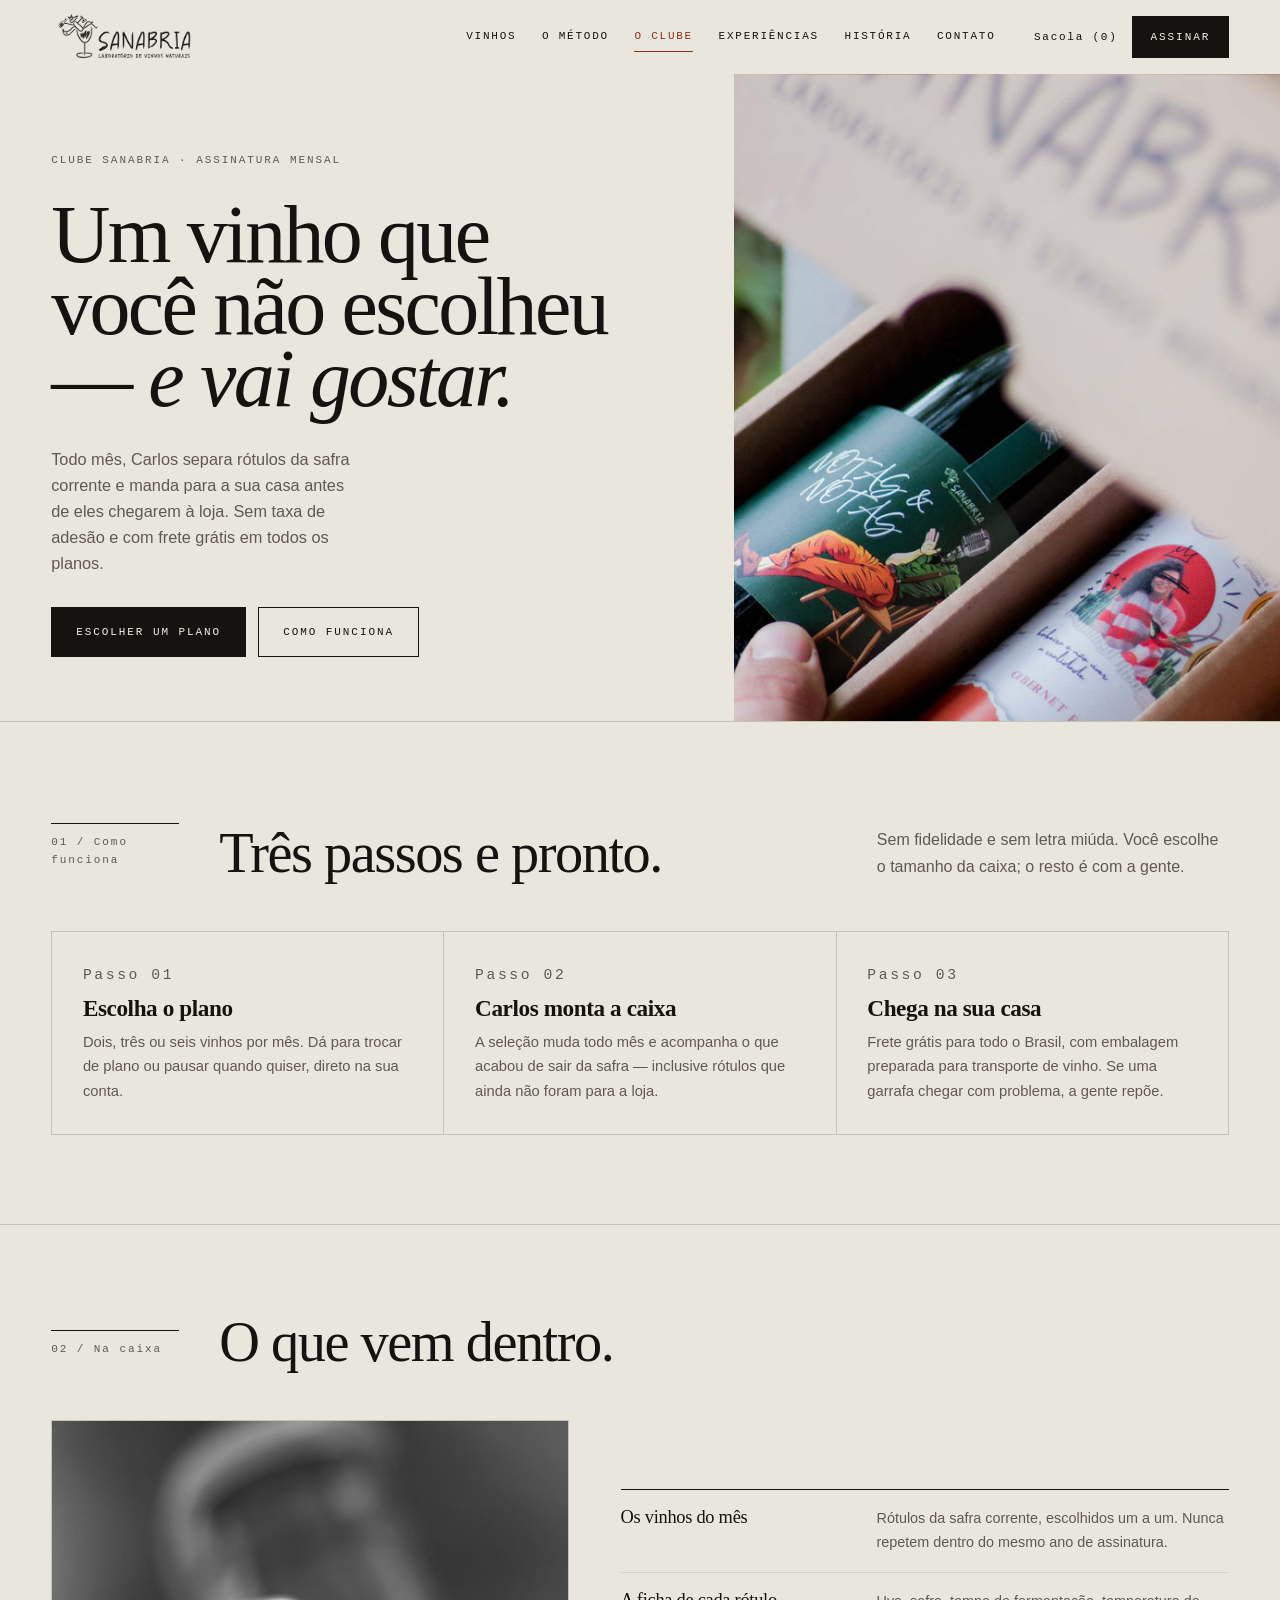
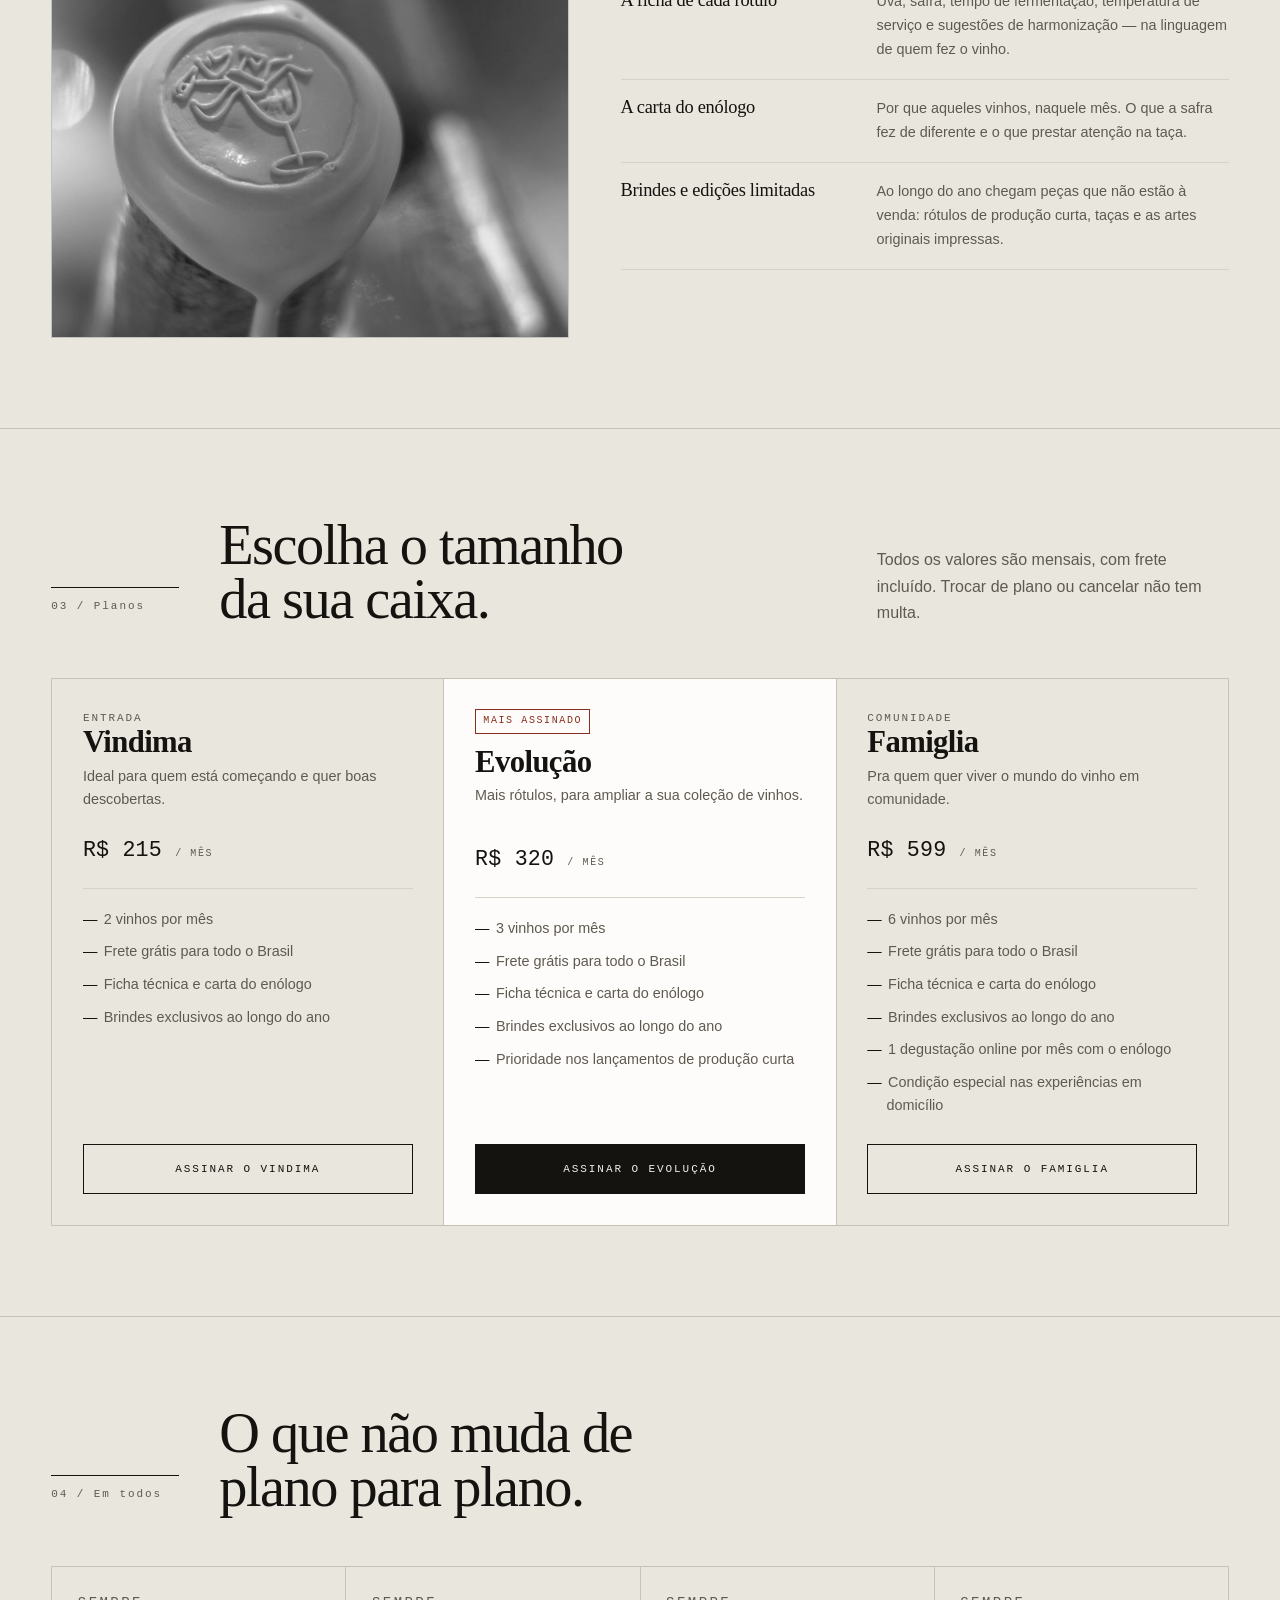
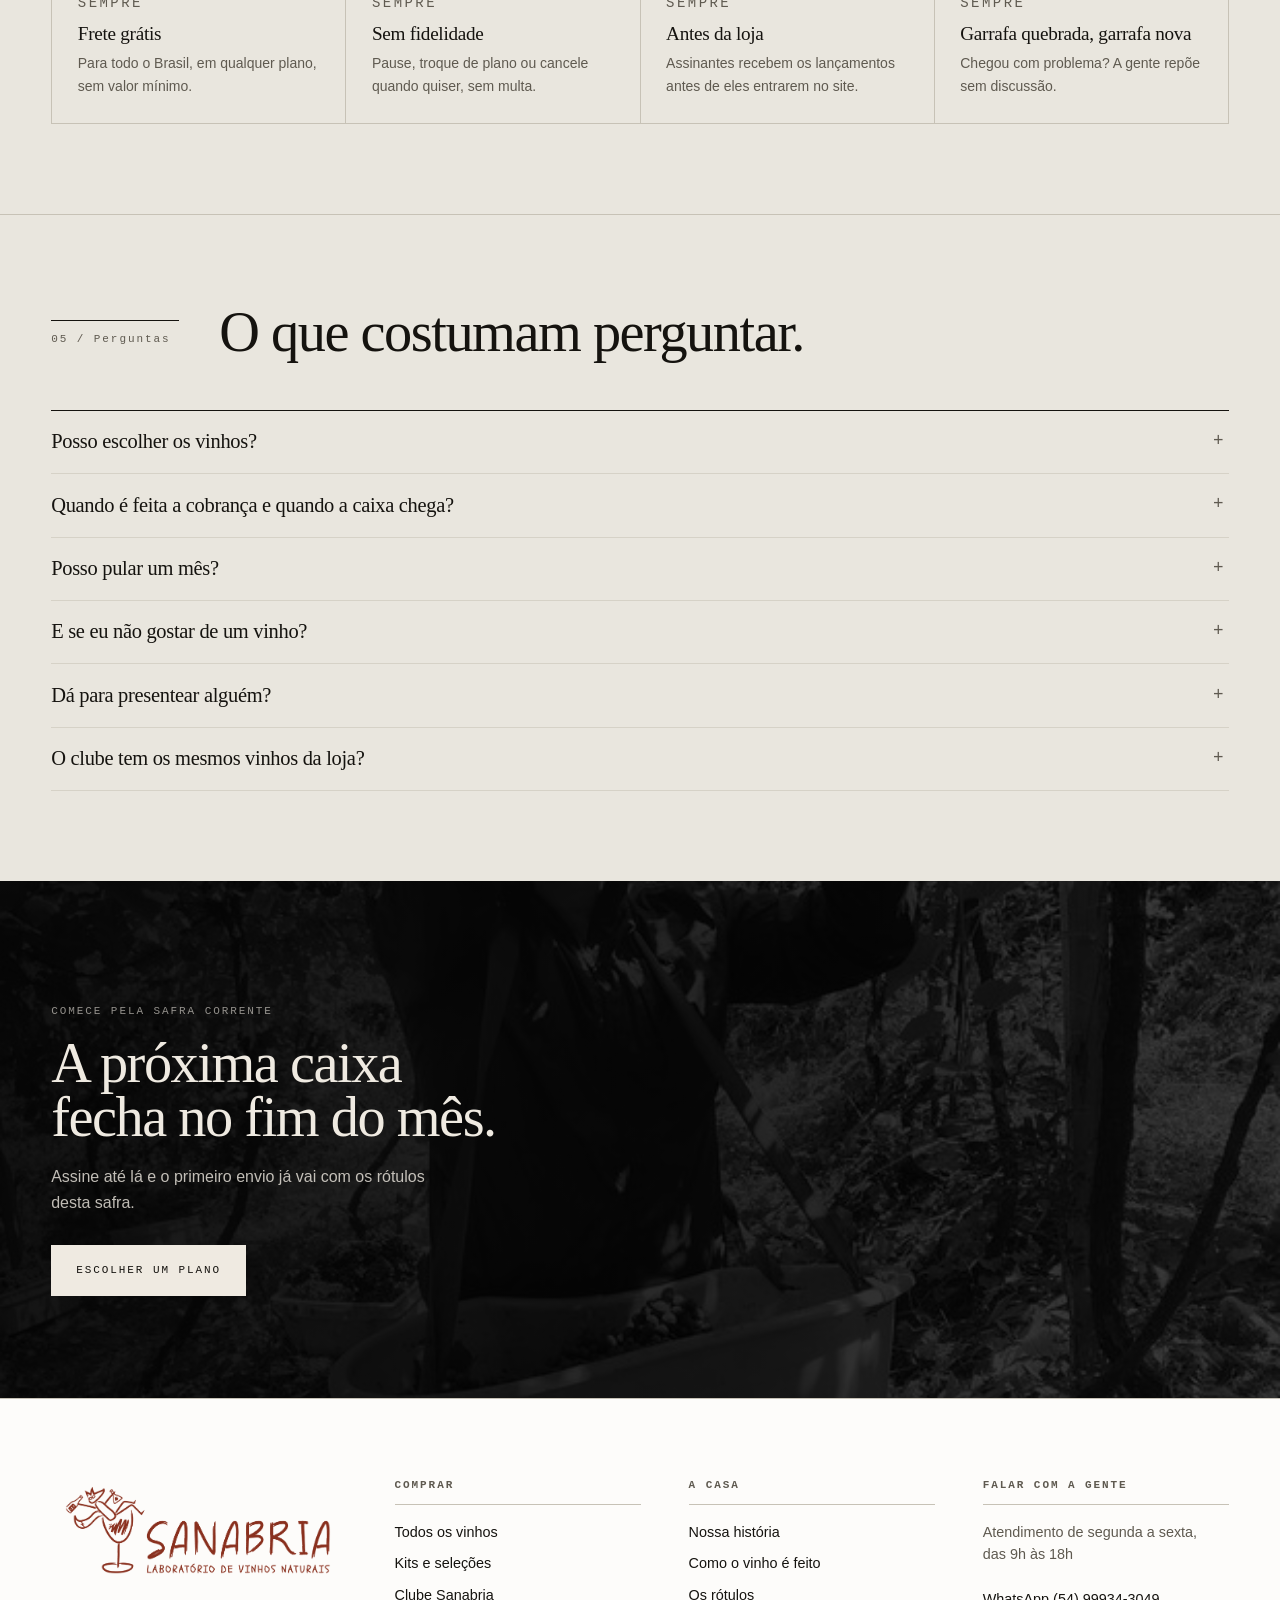
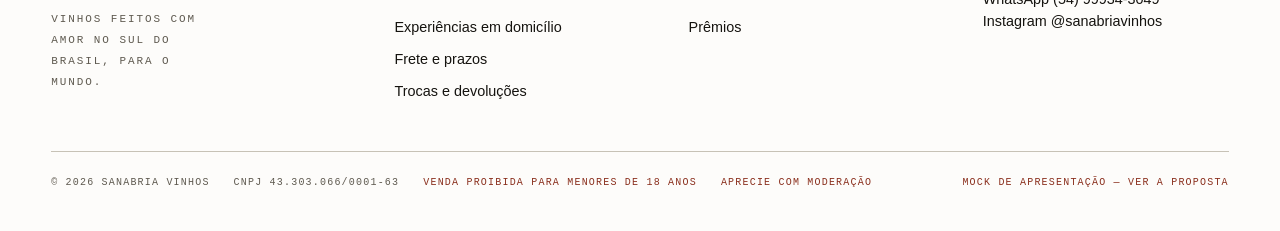
==== docs/clube.html @ 444ac971 "Remove o buteco e dá página própria ao clube O buteco fechou, mas o site ainda o anunciava — página," ====
<!doctype html>
<html lang="pt-BR">
<head>
<meta charset="utf-8">
<meta name="viewport" content="width=device-width, initial-scale=1">
<title>Clube Sanabria — assinatura de vinhos naturais</title>
<meta name="description" content="Clube Sanabria: assinatura mensal de vinhos naturais, com curadoria do enólogo e frete grátis em todos os planos.">
<meta name="color-scheme" content="light dark">
<link rel="canonical" href="https://rneumann.me/sanabriavinhos/clube.html">
<link rel="icon" href="img/favicon.png" type="image/png">
<link rel="apple-touch-icon" href="img/favicon.png">
<meta property="og:type" content="website">
<meta property="og:title" content="Clube Sanabria — assinatura de vinhos naturais">
<meta property="og:description" content="Clube Sanabria: assinatura mensal de vinhos naturais, com curadoria do enólogo e frete grátis em todos os planos.">
<meta property="og:image" content="https://rneumann.me/sanabriavinhos/img/og.png">
<meta name="twitter:card" content="summary_large_image">
</head>
<body>
<style>
:root{
  --img-art:url("img/art.jpg");
  --img-b1:url("img/b1.jpg");
  --img-b2:url("img/b2.png");
  --img-b3:url("img/b3.jpg");
  --img-b4:url("img/b4.jpg");
  --img-b5:url("img/b5.jpg");
  --img-b6:url("img/b6.jpg");
  --img-box:url("img/box.jpg");
  --img-dinner:url("img/dinner.jpg");
  --img-family:url("img/family.jpg");
  --img-flask:url("img/flask.jpg");
  --img-harvest:url("img/harvest.jpg");
  --img-hero:url("img/hero.jpg");
  --img-host:url("img/host.jpg");
  --img-lab:url("img/lab.jpg");
  --img-logo:url("img/logo.png");
  --img-press:url("img/press.jpg");
  --img-seal:url("img/seal.jpg");
}
/* ============================================================
   SANABRIA — BASE
   Tese: tudo em preto e branco; a cor só existe onde há rótulo.
   ============================================================ */

:root{
  /* superfícies e tinta — neutros quentes, deslocados para o oliva
     do traço do logotipo; nada de cinza puro */
  --bg:        #E9E6DE;
  --surface:   #FDFCFA;
  --surface-2: #DFDBD1;
  --fg:        #15130F;
  --fg-2:      #5F5A50;
  --rule:      #C7C2B6;
  --rule-soft: #D6D2C7;
  --stamp:     #8A2F1D;   /* segunda tinta. uma só função. */
  --on-stamp:  #F4EFE7;
  --logo-tint: none;

  --serif: "Times New Roman", Times, "Liberation Serif", serif;
  --mono:  ui-monospace, "SF Mono", SFMono-Regular, Menlo, Consolas, "Courier New", monospace;
  --sans:  "Helvetica Neue", Helvetica, Arial, "Liberation Sans", sans-serif;

  --wrap: 1280px;
  --pad: clamp(1.25rem, 4vw, 3.25rem);
  --photo: grayscale(1) contrast(1.06) brightness(.98);
  /* distância entre a borda do conteúdo e a borda da janela — para sangrar */
  --bleed: calc((100vw - min(100vw, var(--wrap))) / 2 + var(--pad));
}

@media (prefers-color-scheme: dark){
  :root:not([data-theme="light"]){
    --bg:        #131210;
    --surface:   #1B1917;
    --surface-2: #242119;
    --fg:        #EAE7DF;
    --fg-2:      #9A9488;
    --rule:      #35322B;
    --rule-soft: #2A2722;
    --stamp:     #DE7A5C;
    --on-stamp:  #17140F;
    --photo: grayscale(1) contrast(1.02) brightness(.9);
    --logo-tint: brightness(1.7) saturate(.9);
  }
}
:root[data-theme="dark"]{
  --bg:        #131210;
  --surface:   #1B1917;
  --surface-2: #242119;
  --fg:        #EAE7DF;
  --fg-2:      #9A9488;
  --rule:      #35322B;
  --rule-soft: #2A2722;
  --stamp:     #DE7A5C;
  --on-stamp:  #17140F;
  --photo: grayscale(1) contrast(1.02) brightness(.9);
  --logo-tint: brightness(1.7) saturate(.9);
}

*, *::before, *::after{ box-sizing: border-box; }

body{
  margin: 0;
  background: var(--bg);
  color: var(--fg);
  font-family: var(--sans);
  font-size: 1rem;
  line-height: 1.65;
  -webkit-font-smoothing: antialiased;
  overflow-x: hidden;
}

/* ---------- primitivas tipográficas ---------- */

.d1, .d2, .d3{
  font-family: var(--serif);
  font-weight: 400;
  text-wrap: balance;
  margin: 0;
}
.d1{ font-size: clamp(3.1rem, 8.2vw, 7.2rem); line-height: .88;  letter-spacing: -.032em; }
.d2{ font-size: clamp(2.1rem, 4.4vw, 3.75rem); line-height: .96; letter-spacing: -.026em; }
.d3{ font-size: clamp(1.45rem, 2.3vw, 2.05rem); line-height: 1.1; letter-spacing: -.016em; }
.d1 em, .d2 em, .d3 em{ font-style: italic; }

.lab{
  font-family: var(--mono);
  font-size: .6875rem;
  letter-spacing: .175em;
  text-transform: uppercase;
  color: var(--fg-2);
  margin: 0;
}
.lede{
  font-size: clamp(1.02rem, 1.25vw, 1.18rem);
  line-height: 1.6;
  color: var(--fg-2);
  max-width: 34ch;
  margin: 0;
}
.copy{ color: var(--fg-2); max-width: 62ch; margin: 0; }
.num{ font-variant-numeric: tabular-nums; }

/* ---------- estrutura ---------- */

.wrap{
  width: 100%;
  max-width: var(--wrap);
  margin-inline: auto;
  padding-inline: var(--pad);
}
.band{ border-top: 1px solid var(--rule); }
.band-pad{ padding-block: clamp(3.5rem, 7vw, 6.5rem); }

/* cabeçalho de seção: número de série + título, como etiqueta de amostra */
.shead{
  display: grid;
  grid-template-columns: minmax(0,1fr);
  gap: 1.5rem;
  align-items: end;
  margin-bottom: clamp(2rem, 4vw, 3.5rem);
}
@media (min-width: 860px){
  .shead{ grid-template-columns: 8rem minmax(0,1fr) minmax(0, 22rem); gap: 2.5rem; }
}
.shead-n{
  font-family: var(--mono);
  font-size: .6875rem;
  letter-spacing: .175em;
  color: var(--fg-2);
  padding-top: .55rem;
  border-top: 1px solid var(--fg);
}

/* ---------- botões ---------- */

.btn{
  --btn-fg: var(--on-stamp);
  --btn-bg: var(--fg);
  display: inline-flex;
  align-items: center;
  gap: .6rem;
  font-family: var(--mono);
  font-size: .6875rem;
  letter-spacing: .175em;
  text-transform: uppercase;
  text-decoration: none;
  color: var(--btn-fg);
  background: var(--btn-bg);
  border: 1px solid var(--fg);
  border-radius: 0;
  padding: .95rem 1.5rem;
  transition: background .18s ease, color .18s ease;
}
.btn:hover{ --btn-bg: var(--stamp); border-color: var(--stamp); --btn-fg: var(--on-stamp); }
.btn-ghost{ --btn-bg: transparent; --btn-fg: var(--fg); }
.btn-ghost:hover{ --btn-bg: var(--fg); --btn-fg: var(--bg); border-color: var(--fg); }
.btn-sm{ padding: .7rem 1.1rem; }

a:focus-visible, button:focus-visible{
  outline: 2px solid var(--stamp);
  outline-offset: 3px;
}

/* ---------- fotografia ---------- */

/* regra do sistema: toda foto editorial é P&B.
   Cor apenas onde há rótulo — garrafas e artes de rótulo. */
.ph{
  background-color: var(--surface-2);
  background-size: cover;
  background-position: center;
  filter: var(--photo);
}

/* ---------- movimento: um gesto orquestrado, mais nada ---------- */

.rise{ opacity: 0; transform: translateY(14px); transition: opacity .7s ease, transform .7s cubic-bezier(.2,.7,.3,1); }
.rise.is-in{ opacity: 1; transform: none; }

@media (prefers-reduced-motion: reduce){
  *, *::before, *::after{ transition-duration: .01ms !important; animation-duration: .01ms !important; }
  .rise{ opacity: 1; transform: none; }
}
/* ============================================================
   CABEÇALHO E RODAPÉ — compartilhados entre as páginas do site
   ============================================================ */

.hdr{
  position: fixed;
  inset: 0 0 auto 0;
  z-index: 90;
  border-bottom: 1px solid transparent;
  transition: background .28s ease, border-color .28s ease;
}
.hdr.is-stuck{
  background: var(--bg);
  border-bottom-color: var(--rule);
}
/* páginas internas já nascem com o cabeçalho sólido */
.hdr.is-solid{ background: var(--bg); border-bottom-color: var(--rule); }

.hdr-in{
  display: flex;
  align-items: center;
  gap: clamp(1rem, 3vw, 2.5rem);
  height: 74px;
}
.logo{
  display: block;
  width: 148px;
  height: 56px;
  flex: none;
  background-image: var(--img-logo);
  background-size: contain;
  background-position: left center;
  background-repeat: no-repeat;
  filter: brightness(0) opacity(.92);
}
:root[data-theme="dark"] .logo{ filter: brightness(0) invert(1) opacity(.9); }
@media (prefers-color-scheme: dark){
  :root:not([data-theme="light"]) .logo{ filter: brightness(0) invert(1) opacity(.9); }
}

.nav{
  display: none;
  margin-left: auto;
  gap: clamp(1rem, 2vw, 1.9rem);
}
@media (min-width: 1000px){ .nav{ display: flex; } }
.nav a{
  font-family: var(--mono);
  font-size: .6875rem;
  letter-spacing: .16em;
  text-transform: uppercase;
  text-decoration: none;
  color: var(--fg);
  padding: .35rem 0;
  border-bottom: 1px solid transparent;
  transition: border-color .18s ease, color .18s ease;
  white-space: nowrap;
}
.nav a:hover{ border-bottom-color: var(--fg); }
.nav a[aria-current]{ border-bottom-color: var(--stamp); color: var(--stamp); }

.hdr-end{ display: flex; align-items: center; gap: .9rem; margin-left: auto; }
@media (min-width: 1000px){ .hdr-end{ margin-left: 0; } }
.cart{
  font-family: var(--mono);
  font-size: .6875rem;
  letter-spacing: .16em;
  color: var(--fg);
  text-decoration: none;
  white-space: nowrap;
}
.cart:hover{ color: var(--stamp); }
.burger{
  display: grid;
  place-items: center;
  width: 38px; height: 38px;
  background: none;
  border: 1px solid var(--rule);
  color: var(--fg);
  cursor: pointer;
}
@media (min-width: 1000px){ .burger{ display: none; } }
.burger span{ display: block; width: 15px; height: 1px; background: currentColor; box-shadow: 0 -4px currentColor, 0 4px currentColor; }

/* ---------- rodapé ---------- */

.foot{ background: var(--surface); border-top: 1px solid var(--rule); }
.foot-top{
  display: grid;
  grid-template-columns: minmax(0,1fr);
  gap: clamp(2rem, 4vw, 3rem);
  padding-block: clamp(3rem, 6vw, 5rem) clamp(2rem, 4vw, 3rem);
}
@media (min-width: 880px){ .foot-top{ grid-template-columns: minmax(0, 1.2fr) repeat(3, minmax(0,1fr)); } }
/* a única aparição em escala do logotipo — e o único uso amplo da tinta vinho */
.foot-logo{
  width: min(340px, 100%);
  aspect-ratio: 760 / 285;
  background-image: var(--img-logo);
  background-size: contain;
  background-repeat: no-repeat;
  background-position: left top;
  filter: var(--logo-tint);
}
.foot h3{
  font-family: var(--mono); font-size: .6875rem; letter-spacing: .175em;
  text-transform: uppercase; color: var(--fg-2); margin: 0 0 1rem;
  padding-bottom: .6rem; border-bottom: 1px solid var(--rule);
}
.foot ul{ list-style: none; margin: 0; padding: 0; display: grid; gap: .5rem; font-size: .9rem; }
.foot a{ color: var(--fg); text-decoration: none; }
.foot a:hover{ color: var(--stamp); text-decoration: underline; text-underline-offset: 3px; }
.foot address{ font-style: normal; font-size: .9rem; color: var(--fg-2); line-height: 1.55; }
.foot-legal{
  border-top: 1px solid var(--rule);
  padding-block: 1.4rem 2.5rem;
  display: flex;
  flex-wrap: wrap;
  gap: .6rem 1.5rem;
  align-items: baseline;
  font-family: var(--mono);
  font-size: .625rem;
  letter-spacing: .12em;
  text-transform: uppercase;
  color: var(--fg-2);
}
.foot-legal .warn{ color: var(--stamp); }

/* ============================================================
   PÁGINA DO CLUBE
   ============================================================ */

.chero{ padding-top: 74px; }
.chero-grid{ display: grid; grid-template-columns: minmax(0,1fr); }
@media (min-width: 940px){
  .chero-grid{ grid-template-columns: minmax(0, 1fr) minmax(0, 42%); align-items: stretch; }
}
.chero-left{
  padding-block: clamp(2.5rem, 6vw, 5rem) clamp(2.5rem, 5vw, 4rem);
  padding-right: clamp(0rem, 3vw, 3rem);
  display: flex; flex-direction: column; align-items: start;
  gap: clamp(1.3rem, 2.4vw, 1.9rem);
}
/* a caixa é foto de rótulo — mantém a cor, pela regra do sistema */
.chero-photo{
  min-height: 62vw;
  background-image: var(--img-box);
  background-size: cover;
  background-position: center;
}
@media (min-width: 940px){
  .chero-photo{ min-height: 0; margin-right: calc(-1 * var(--bleed)); }
}
.chero-cta{ display: flex; flex-wrap: wrap; gap: .75rem; }

/* ---------- como funciona ---------- */

.how{
  display: grid; grid-template-columns: minmax(0,1fr); gap: 1px;
  background: var(--rule); border: 1px solid var(--rule);
}
@media (min-width: 760px){ .how{ grid-template-columns: repeat(3, minmax(0,1fr)); } }
.how-step{ background: var(--bg); padding: clamp(1.3rem, 2.4vw, 2rem); }
.how-n{ font-family: var(--mono); font-size: .6875rem; letter-spacing: .175em; color: var(--stamp); }
.how-t{ font-family: var(--serif); font-size: 1.45rem; line-height: 1.12; letter-spacing: -.018em; margin: .5rem 0 .55rem; }
.how-step p{ font-size: .92rem; color: var(--fg-2); margin: 0; }

/* ---------- o que chega ---------- */

.box-grid{ display: grid; grid-template-columns: minmax(0,1fr); gap: clamp(2rem, 4vw, 3.5rem); align-items: center; }
@media (min-width: 900px){ .box-grid{ grid-template-columns: minmax(0, 44%) minmax(0,1fr); } }
.box-photo{
  aspect-ratio: 1;
  background-image: var(--img-seal);
  background-size: cover;
  background-position: center;
  border: 1px solid var(--rule);
  filter: var(--photo);
}
.incl{ margin: 0; border-top: 1px solid var(--fg); }
.incl-row{
  display: grid; grid-template-columns: minmax(0,1fr);
  gap: .2rem 2rem; padding: 1.05rem 0; border-bottom: 1px solid var(--rule-soft);
}
@media (min-width: 620px){ .incl-row{ grid-template-columns: minmax(0, 14rem) minmax(0,1fr); align-items: baseline; } }
.incl-t{ font-family: var(--serif); font-size: 1.15rem; line-height: 1.2; letter-spacing: -.015em; }
.incl-row p{ margin: 0; font-size: .9rem; color: var(--fg-2); }

/* ---------- planos ---------- */

.plans{
  display: grid; grid-template-columns: minmax(0,1fr); gap: 1px;
  background: var(--rule); border: 1px solid var(--rule);
}
@media (min-width: 820px){ .plans{ grid-template-columns: repeat(3, minmax(0,1fr)); } }
.plan{ background: var(--bg); padding: clamp(1.3rem, 2.4vw, 2rem); display: flex; flex-direction: column; }
.plan.is-featured{ background: var(--surface); }
.plan-tag{
  font-family: var(--mono); font-size: .625rem; letter-spacing: .16em; text-transform: uppercase;
  color: var(--stamp); border: 1px solid currentColor; padding: .2rem .45rem;
  align-self: start; margin-bottom: .8rem;
}
.plan-n{ font-family: var(--serif); font-size: clamp(1.7rem, 2.4vw, 2.1rem); line-height: 1; letter-spacing: -.02em; margin: 0 0 .4rem; }
.plan-for{ font-size: .9rem; color: var(--fg-2); margin: 0 0 1.3rem; min-height: 2.6em; }
.plan-p{
  font-family: var(--mono); font-size: 1.35rem; letter-spacing: .01em;
  font-variant-numeric: tabular-nums; margin: 0 0 1.2rem; padding-bottom: 1.2rem;
  border-bottom: 1px solid var(--rule-soft);
}
.plan-p small{ font-size: .625rem; letter-spacing: .16em; text-transform: uppercase; color: var(--fg-2); }
.plan ul{ list-style: none; margin: 0 0 1.6rem; padding: 0; display: grid; gap: .55rem; font-size: .9rem; color: var(--fg-2); }
.plan li{ padding-left: 1.2rem; text-indent: -1.2rem; }
.plan li::before{ content: "—"; color: var(--fg); margin-right: .4rem; }
.plan .btn{ margin-top: auto; justify-content: center; }

/* ---------- incluso em todos ---------- */

.perks{
  display: grid; grid-template-columns: minmax(0,1fr); gap: 1px;
  background: var(--rule); border: 1px solid var(--rule);
}
@media (min-width: 640px){ .perks{ grid-template-columns: repeat(2, minmax(0,1fr)); } }
@media (min-width: 1000px){ .perks{ grid-template-columns: repeat(4, minmax(0,1fr)); } }
.perk{ background: var(--bg); padding: clamp(1.2rem, 2vw, 1.6rem); }
.perk h3{ font-family: var(--serif); font-weight: 400; font-size: 1.2rem; line-height: 1.15; letter-spacing: -.015em; margin: .5rem 0 .4rem; }
.perk p{ font-size: .875rem; color: var(--fg-2); margin: 0; }

/* ---------- perguntas ---------- */

.faq{ border-top: 1px solid var(--fg); }
.faq details{ border-bottom: 1px solid var(--rule-soft); }
.faq summary{
  cursor: pointer; list-style: none; padding: 1.15rem 2.5rem 1.15rem 0; position: relative;
  font-family: var(--serif); font-size: clamp(1.1rem, 1.6vw, 1.3rem); line-height: 1.25; letter-spacing: -.015em;
}
.faq summary::-webkit-details-marker{ display: none; }
.faq summary::after{
  content: "+"; position: absolute; right: .35rem; top: 50%; transform: translateY(-50%);
  font-family: var(--mono); font-size: 1.1rem; color: var(--fg-2);
}
.faq details[open] summary::after{ content: "–"; }
.faq summary:focus-visible{ outline: 2px solid var(--stamp); outline-offset: 2px; }
.faq-a{ padding: 0 2.5rem 1.3rem 0; margin: 0; font-size: .95rem; color: var(--fg-2); max-width: 68ch; }

/* ---------- fechamento ---------- */

.close{ position: relative; color: #EFEAE1; }
.close-bg{
  position: absolute; inset: 0;
  background-image: var(--img-harvest);
  background-size: cover; background-position: center 40%;
  filter: grayscale(1) contrast(1.08) brightness(.38);
}
.close-bg::after{
  content: ""; position: absolute; inset: 0;
  background: linear-gradient(90deg, rgba(10,9,8,.8) 0%, rgba(10,9,8,.55) 60%, rgba(10,9,8,.35) 100%);
}
.close-in{ position: relative; padding-block: clamp(4rem, 8vw, 7rem); }
.close .lab{ color: rgba(239,234,225,.6); }
.close p{ color: rgba(239,234,225,.8); max-width: 46ch; margin: 1.2rem 0 0; }
.close .btn{ --btn-bg: #EFEAE1; --btn-fg: #15130F; border-color: #EFEAE1; margin-top: 1.8rem; }
.close .btn:hover{ --btn-bg: var(--stamp); --btn-fg: #F4EFE7; border-color: var(--stamp); }
</style>

<header class="hdr" id="hdr">
  <div class="wrap hdr-in">
    <a href="index.html" aria-label="Sanabria — página inicial"><span class="logo"></span></a>
    <nav class="nav" aria-label="Principal">
      <a href="index.html#estante"      data-nav="vinhos">Vinhos</a>
      <a href="index.html#metodo"       data-nav="metodo">O método</a>
      <a href="clube.html"            data-nav="clube" aria-current="page">O clube</a>
      <a href="index.html#experiencias" data-nav="experiencias">Experiências</a>
      <a href="index.html#historia"     data-nav="historia">História</a>
      <a href="index.html#rodape"       data-nav="contato">Contato</a>
    </nav>
    <div class="hdr-end">
      <a class="cart" href="index.html#estante">Sacola&nbsp;(0)</a>
      <a class="btn btn-sm" href="clube.html">Assinar</a>
      <button class="burger" type="button" aria-label="Abrir menu"><span></span></button>
    </div>
  </div>
</header>

<main>

  <!-- ===================== HERO ===================== -->
  <section class="chero">
    <div class="wrap chero-grid">
      <div class="chero-left">
        <p class="lab">Clube Sanabria · assinatura mensal</p>

        <h1 class="d1" style="font-size:clamp(2.7rem, 6.4vw, 5.4rem);">Um vinho que você não escolheu — <em>e vai gostar.</em></h1>

        <p class="lede">Todo mês, Carlos separa rótulos da safra corrente e manda para a sua casa antes de eles chegarem à loja. Sem taxa de adesão e com frete grátis em todos os planos.</p>

        <div class="chero-cta">
          <a class="btn" href="#planos">Escolher um plano</a>
          <a class="btn btn-ghost" href="#como">Como funciona</a>
        </div>
      </div>

      <div class="chero-photo" role="img" aria-label="Caixa Sanabria aberta, com três garrafas de rótulos ilustrados"></div>
    </div>
  </section>

  <!-- ===================== COMO FUNCIONA ===================== -->
  <section class="band band-pad" id="como">
    <div class="wrap">
      <div class="shead rise">
        <p class="shead-n">01 / Como funciona</p>
        <h2 class="d2">Três passos e pronto.</h2>
        <p class="copy">Sem fidelidade e sem letra miúda. Você escolhe o tamanho da caixa; o resto é com a gente.</p>
      </div>

      <div class="how rise">
        <div class="how-step">
          <p class="how-n">Passo 01</p>
          <h3 class="how-t">Escolha o plano</h3>
          <p>Dois, três ou seis vinhos por mês. Dá para trocar de plano ou pausar quando quiser, direto na sua conta.</p>
        </div>
        <div class="how-step">
          <p class="how-n">Passo 02</p>
          <h3 class="how-t">Carlos monta a caixa</h3>
          <p>A seleção muda todo mês e acompanha o que acabou de sair da safra — inclusive rótulos que ainda não foram para a loja.</p>
        </div>
        <div class="how-step">
          <p class="how-n">Passo 03</p>
          <h3 class="how-t">Chega na sua casa</h3>
          <p>Frete grátis para todo o Brasil, com embalagem preparada para transporte de vinho. Se uma garrafa chegar com problema, a gente repõe.</p>
        </div>
      </div>
    </div>
  </section>

  <!-- ===================== O QUE CHEGA ===================== -->
  <section class="band band-pad">
    <div class="wrap">
      <div class="shead rise">
        <p class="shead-n">02 / Na caixa</p>
        <h2 class="d2">O que vem dentro.</h2>
      </div>

      <div class="box-grid rise">
        <div class="box-photo" role="img" aria-label="Lacre de cera com o mascote da Sanabria em relevo, no gargalo da garrafa"></div>
        <dl class="incl">
          <div class="incl-row">
            <span class="incl-t">Os vinhos do mês</span>
            <p>Rótulos da safra corrente, escolhidos um a um. Nunca repetem dentro do mesmo ano de assinatura.</p>
          </div>
          <div class="incl-row">
            <span class="incl-t">A ficha de cada rótulo</span>
            <p>Uva, safra, tempo de fermentação, temperatura de serviço e sugestões de harmonização — na linguagem de quem fez o vinho.</p>
          </div>
          <div class="incl-row">
            <span class="incl-t">A carta do enólogo</span>
            <p>Por que aqueles vinhos, naquele mês. O que a safra fez de diferente e o que prestar atenção na taça.</p>
          </div>
          <div class="incl-row">
            <span class="incl-t">Brindes e edições limitadas</span>
            <p>Ao longo do ano chegam peças que não estão à venda: rótulos de produção curta, taças e as artes originais impressas.</p>
          </div>
        </dl>
      </div>
    </div>
  </section>

  <!-- ===================== PLANOS ===================== -->
  <section class="band band-pad" id="planos">
    <div class="wrap">
      <div class="shead rise">
        <p class="shead-n">03 / Planos</p>
        <h2 class="d2">Escolha o tamanho da sua&nbsp;caixa.</h2>
        <p class="copy">Todos os valores são mensais, com frete incluído. Trocar de plano ou cancelar não tem multa.</p>
      </div>

      <div class="plans rise">
        <div class="plan">
          <p class="lab">Entrada</p>
          <h3 class="plan-n">Vindima</h3>
          <p class="plan-for">Ideal para quem está começando e quer boas descobertas.</p>
          <p class="plan-p">R$ 215 <small>/ mês</small></p>
          <ul>
            <li>2 vinhos por mês</li>
            <li>Frete grátis para todo o Brasil</li>
            <li>Ficha técnica e carta do enólogo</li>
            <li>Brindes exclusivos ao longo do ano</li>
          </ul>
          <a class="btn btn-ghost" href="#planos">Assinar o Vindima</a>
        </div>

        <div class="plan is-featured">
          <span class="plan-tag">Mais assinado</span>
          <h3 class="plan-n">Evolução</h3>
          <p class="plan-for">Mais rótulos, para ampliar a sua coleção de vinhos.</p>
          <p class="plan-p">R$ 320 <small>/ mês</small></p>
          <ul>
            <li>3 vinhos por mês</li>
            <li>Frete grátis para todo o Brasil</li>
            <li>Ficha técnica e carta do enólogo</li>
            <li>Brindes exclusivos ao longo do ano</li>
            <li>Prioridade nos lançamentos de produção curta</li>
          </ul>
          <a class="btn" href="#planos">Assinar o Evolução</a>
        </div>

        <div class="plan">
          <p class="lab">Comunidade</p>
          <h3 class="plan-n">Famiglia</h3>
          <p class="plan-for">Pra quem quer viver o mundo do vinho em comunidade.</p>
          <p class="plan-p">R$ 599 <small>/ mês</small></p>
          <ul>
            <li>6 vinhos por mês</li>
            <li>Frete grátis para todo o Brasil</li>
            <li>Ficha técnica e carta do enólogo</li>
            <li>Brindes exclusivos ao longo do ano</li>
            <li>1 degustação online por mês com o enólogo</li>
            <li>Condição especial nas experiências em domicílio</li>
          </ul>
          <a class="btn btn-ghost" href="#planos">Assinar o Famiglia</a>
        </div>
      </div>
    </div>
  </section>

  <!-- ===================== INCLUSO EM TODOS ===================== -->
  <section class="band band-pad">
    <div class="wrap">
      <div class="shead rise">
        <p class="shead-n">04 / Em todos</p>
        <h2 class="d2">O que não muda de plano para&nbsp;plano.</h2>
      </div>

      <div class="perks rise">
        <div class="perk">
          <p class="lab">Sempre</p>
          <h3>Frete grátis</h3>
          <p>Para todo o Brasil, em qualquer plano, sem valor mínimo.</p>
        </div>
        <div class="perk">
          <p class="lab">Sempre</p>
          <h3>Sem fidelidade</h3>
          <p>Pause, troque de plano ou cancele quando quiser, sem multa.</p>
        </div>
        <div class="perk">
          <p class="lab">Sempre</p>
          <h3>Antes da loja</h3>
          <p>Assinantes recebem os lançamentos antes de eles entrarem no site.</p>
        </div>
        <div class="perk">
          <p class="lab">Sempre</p>
          <h3>Garrafa quebrada, garrafa nova</h3>
          <p>Chegou com problema? A gente repõe sem discussão.</p>
        </div>
      </div>
    </div>
  </section>

  <!-- ===================== PERGUNTAS ===================== -->
  <section class="band band-pad">
    <div class="wrap">
      <div class="shead rise">
        <p class="shead-n">05 / Perguntas</p>
        <h2 class="d2">O que costumam perguntar.</h2>
      </div>

      <div class="faq rise">
        <details>
          <summary>Posso escolher os vinhos?</summary>
          <p class="faq-a">Não — e essa é a graça. A curadoria é do Carlos, e é o que faz o clube valer a pena: você recebe rótulos que provavelmente não escolheria sozinho. Se algum estilo não funciona para você (um espumante, um laranja), é só avisar no cadastro que ele fica fora das suas caixas.</p>
        </details>
        <details>
          <summary>Quando é feita a cobrança e quando a caixa chega?</summary>
          <p class="faq-a">A cobrança é mensal, na mesma data da sua assinatura. A caixa sai nos dias seguintes e o prazo de entrega varia com a região — você recebe o código de rastreio assim que ela é postada.</p>
        </details>
        <details>
          <summary>Posso pular um mês?</summary>
          <p class="faq-a">Pode. Dá para pausar a assinatura pela sua conta, sem perder o histórico nem as condições do seu plano. Ao voltar, você retoma de onde parou.</p>
        </details>
        <details>
          <summary>E se eu não gostar de um vinho?</summary>
          <p class="faq-a">Fale com a gente. Vinho natural tem variação de safra para safra e nem todo rótulo agrada todo mundo — faz parte. Se um vinho não funcionou para você, isso entra no seu perfil e ajusta as próximas caixas.</p>
        </details>
        <details>
          <summary>Dá para presentear alguém?</summary>
          <p class="faq-a">Sim. Você pode assinar em nome de outra pessoa e definir por quantos meses. A primeira caixa vai com um cartão escrito por você.</p>
        </details>
        <details>
          <summary>O clube tem os mesmos vinhos da loja?</summary>
          <p class="faq-a">Em parte. Muitos rótulos chegam ao clube antes de entrarem na loja, e alguns são de produção tão curta que ficam só entre os assinantes.</p>
        </details>
      </div>
    </div>
  </section>

  <!-- ===================== FECHAMENTO ===================== -->
  <section class="close">
    <div class="close-bg" role="img" aria-label="Colheita manual de uvas tintas no vinhedo"></div>
    <div class="wrap close-in">
      <p class="lab">Comece pela safra corrente</p>
      <h2 class="d2" style="margin-top:1rem; max-width:16ch;">A próxima caixa fecha no fim do&nbsp;mês.</h2>
      <p>Assine até lá e o primeiro envio já vai com os rótulos desta safra.</p>
      <a class="btn" href="#planos">Escolher um plano</a>
    </div>
  </section>

</main>

<footer class="foot" id="rodape">
  <div class="wrap">
    <div class="foot-top">
      <div>
        <div class="foot-logo" role="img" aria-label="Sanabria — Laboratório de Vinhos Naturais"></div>
        <p class="lab" style="margin-top:1.4rem; max-width:26ch; line-height:1.9;">Vinhos feitos com amor no sul do Brasil, para o mundo.</p>
      </div>

      <div>
        <h3>Comprar</h3>
        <ul>
          <li><a href="index.html#estante">Todos os vinhos</a></li>
          <li><a href="index.html#estante">Kits e seleções</a></li>
          <li><a href="clube.html">Clube Sanabria</a></li>
          <li><a href="index.html#experiencias">Experiências em domicílio</a></li>
          <li><a href="index.html#estante">Frete e prazos</a></li>
          <li><a href="index.html#estante">Trocas e devoluções</a></li>
        </ul>
      </div>

      <div>
        <h3>A casa</h3>
        <ul>
          <li><a href="index.html#historia">Nossa história</a></li>
          <li><a href="index.html#metodo">Como o vinho é feito</a></li>
          <li><a href="index.html#rotulos">Os rótulos</a></li>
          <li><a href="index.html#historia">Prêmios</a></li>
        </ul>
      </div>

      <div>
        <h3>Falar com a gente</h3>
        <address>
          Atendimento de segunda a sexta,<br>
          das 9h às 18h<br><br>
          <a href="index.html#rodape">WhatsApp (54) 99934-3049</a><br>
          <a href="index.html#rodape">Instagram @sanabriavinhos</a>
        </address>
      </div>
    </div>

    <div class="foot-legal">
      <span>© 2026 Sanabria Vinhos</span>
      <span class="num">CNPJ 43.303.066/0001-63</span>
      <span class="warn">Venda proibida para menores de 18 anos</span>
      <span class="warn">Aprecie com moderação</span>
      <span style="margin-left:auto;">
        <a href="proposta.html" style="color:var(--stamp);">Mock de apresentação — ver a proposta</a>
      </span>
    </div>
  </div>
</footer>
<script>
(function () {
  var reduce = window.matchMedia('(prefers-reduced-motion: reduce)').matches;
  var hdr = document.getElementById('hdr');
  var shelf = document.querySelector('.reveal-color');

  if (reduce) {
    document.querySelectorAll('.rise').forEach(function (el) { el.classList.add('is-in'); });
    if (shelf) shelf.classList.add('is-live');
  }

  /* Uma varredura por quadro cobre tudo: o estado do cabeçalho, as entradas
     e a revelação de cor. Diferente de um IntersectionObserver, ela também
     acerta os blocos que ficaram para trás quando o usuário pula direto para
     uma âncora — que de outro modo continuariam invisíveis. */
  var ticking = false;

  function frame() {
    ticking = false;
    if (hdr) hdr.classList.toggle('is-stuck', window.scrollY > 40);
    if (reduce) return;

    var vh = window.innerHeight;
    document.querySelectorAll('.rise:not(.is-in)').forEach(function (el) {
      if (el.getBoundingClientRect().top < vh * 0.88) el.classList.add('is-in');
    });

    /* o único gesto orquestrado do site: as garrafas ganham cor */
    if (shelf && !shelf.classList.contains('is-live')
        && shelf.getBoundingClientRect().top < vh * 0.82) {
      shelf.classList.add('is-live');
    }
  }

  function schedule() {
    if (!ticking) { ticking = true; window.requestAnimationFrame(frame); }
  }

  frame();
  window.addEventListener('scroll', schedule, { passive: true });
  window.addEventListener('resize', schedule, { passive: true });
})();
</script>

</body>
</html>
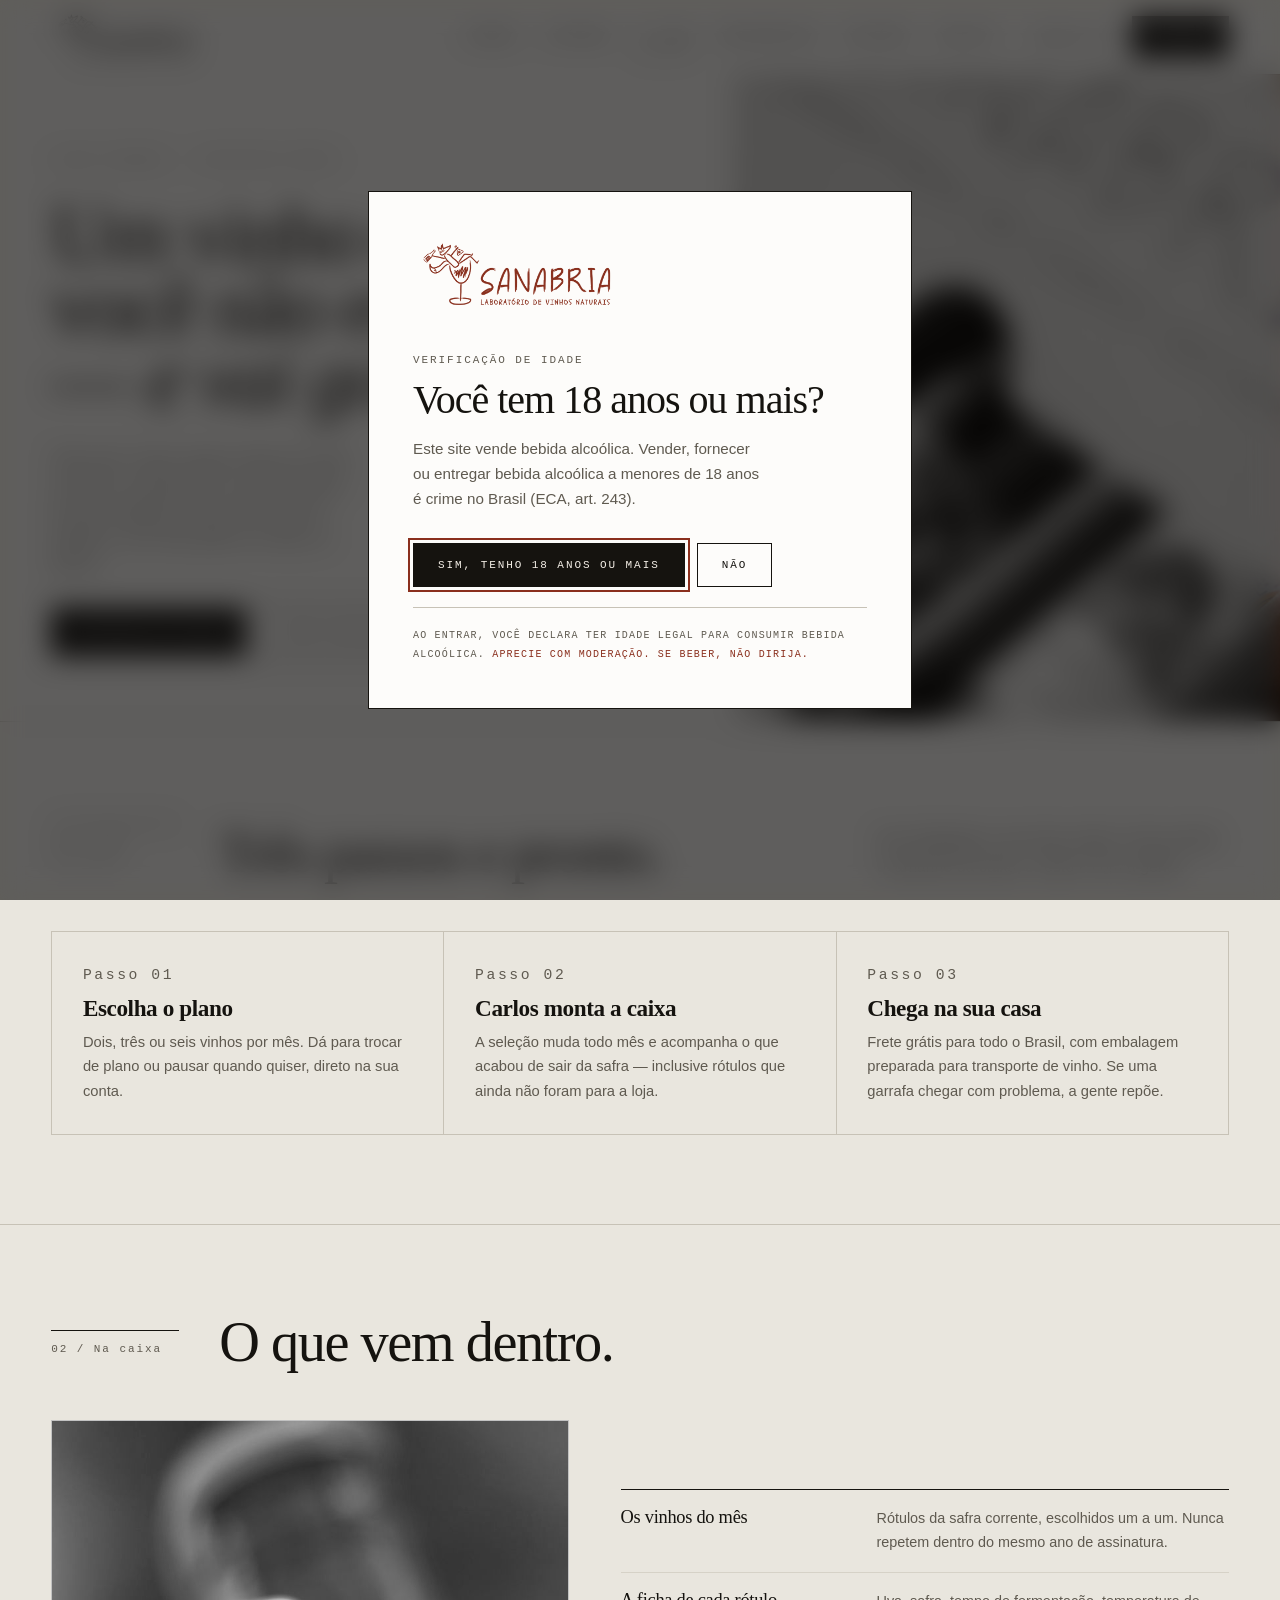
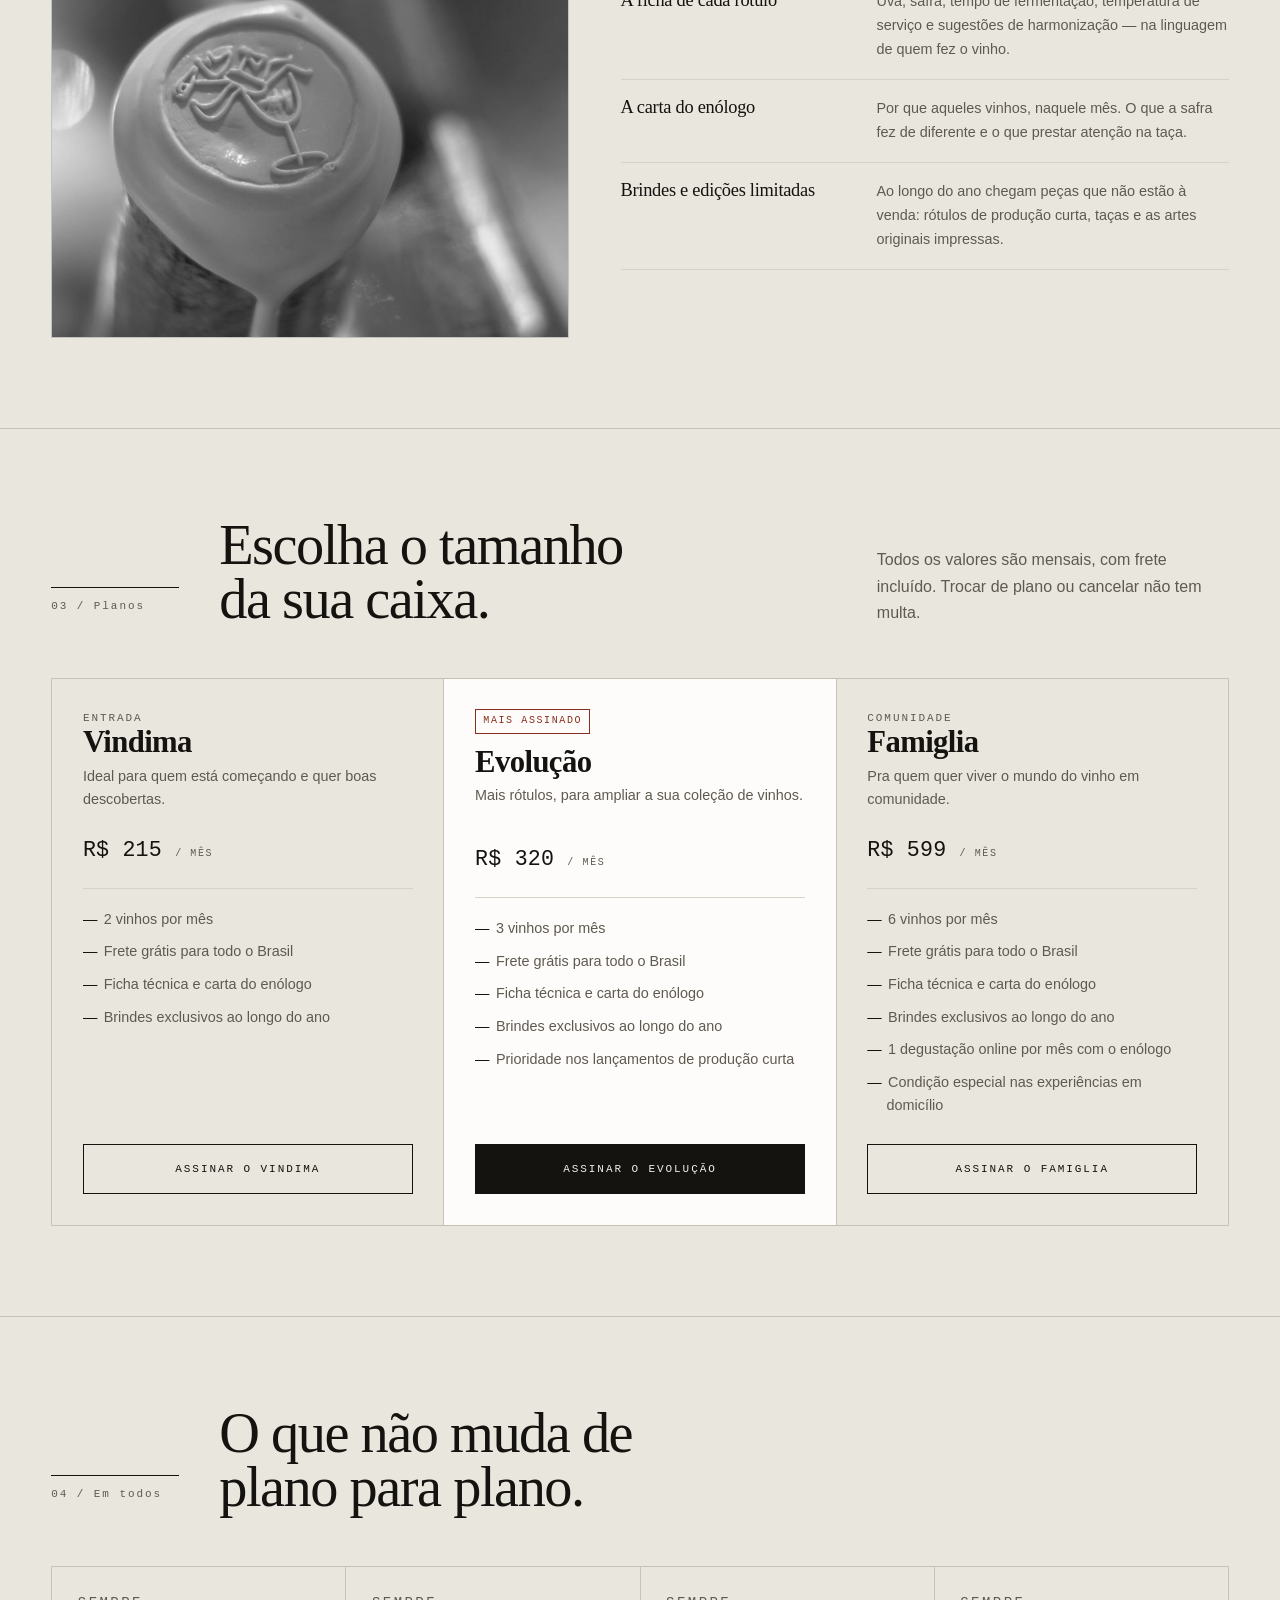
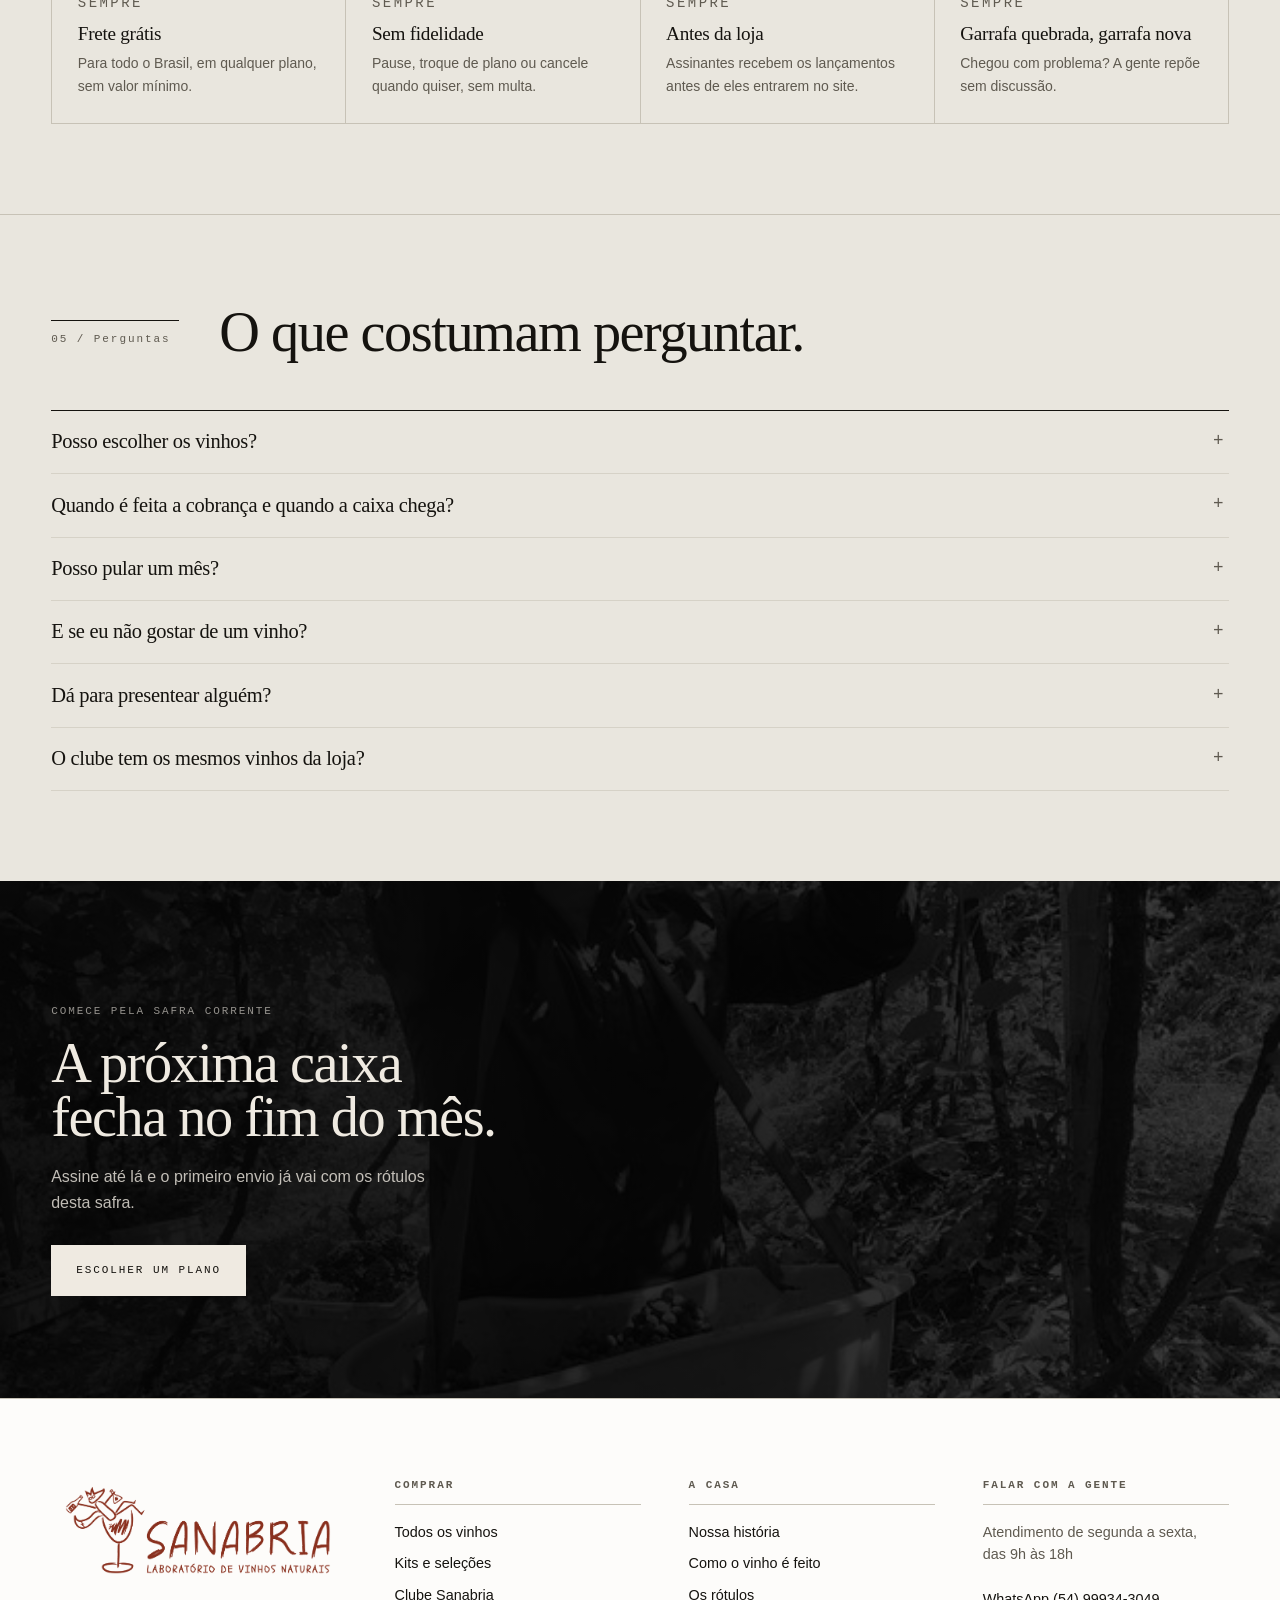
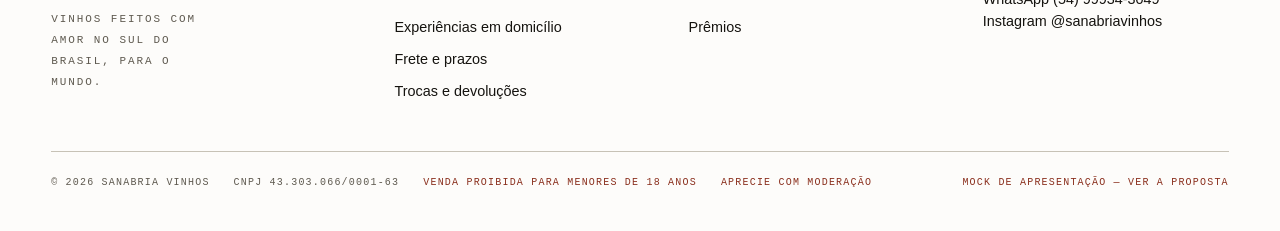
==== commit 4ad4cf46: "Verificação de 18 anos ao abrir o site Exigência legal: vender, fornecer ou entregar bebida alcoólic" ====
--- a/docs/clube.html
+++ b/docs/clube.html
@@ -98,6 +98,10 @@
 
 *, *::before, *::after{ box-sizing: border-box; }
 
+html{ scroll-behavior: smooth; }
+/* o cabeçalho é fixo: sem esta folga, a âncora esconde o topo da seção */
+section[id]{ scroll-margin-top: 82px; }
+
 body{
   margin: 0;
   background: var(--bg);
@@ -190,6 +194,9 @@
   border-radius: 0;
   padding: .95rem 1.5rem;
   transition: background .18s ease, color .18s ease;
+  cursor: pointer;              /* .btn também é usado em <button> */
+  -webkit-appearance: none;
+  appearance: none;
 }
 .btn:hover{ --btn-bg: var(--stamp); border-color: var(--stamp); --btn-fg: var(--on-stamp); }
 .btn-ghost{ --btn-bg: transparent; --btn-fg: var(--fg); }
@@ -219,6 +226,7 @@
 
 @media (prefers-reduced-motion: reduce){
   *, *::before, *::after{ transition-duration: .01ms !important; animation-duration: .01ms !important; }
+  html{ scroll-behavior: auto; }
   .rise{ opacity: 1; transform: none; }
 }
 /* ============================================================
@@ -348,6 +356,88 @@
   color: var(--fg-2);
 }
 .foot-legal .warn{ color: var(--stamp); }
+/* ============================================================
+   PORTÃO DE IDADE
+   Exigência legal: a venda de bebida alcoólica a menores de 18
+   anos é crime no Brasil. O portão bloqueia a página inteira até
+   a confirmação — sem confirmação, não há acesso.
+   ============================================================ */
+
+/* trava a rolagem enquanto o portão está aberto */
+:root:not(.gate-ok){ overflow: hidden; }
+
+.gate{
+  position: fixed;
+  inset: 0;
+  z-index: 200;
+  display: flex;
+  align-items: center;
+  justify-content: center;
+  overflow-y: auto;
+  padding: clamp(1rem, 5vw, 3rem);
+  background: rgba(12, 11, 9, .62);
+  /* até o desfoque é monocromático — a regra do sistema vale aqui também */
+  backdrop-filter: blur(14px) grayscale(1);
+  -webkit-backdrop-filter: blur(14px) grayscale(1);
+}
+:root.gate-ok .gate{ display: none; }
+
+.gate.is-leaving{ opacity: 0; transition: opacity .3s ease; }
+
+.gate-card{
+  margin: auto;                 /* centraliza sem cortar o topo em telas baixas */
+  width: min(34rem, 100%);
+  background: var(--surface);
+  border: 1px solid var(--fg);
+  padding: clamp(1.6rem, 4vw, 2.75rem);
+}
+
+.gate-logo{
+  width: min(210px, 62%);
+  aspect-ratio: 760 / 285;
+  background-image: var(--img-logo);
+  background-size: contain;
+  background-repeat: no-repeat;
+  background-position: left center;
+  filter: var(--logo-tint);
+  margin-bottom: clamp(1.5rem, 3vw, 2.25rem);
+}
+
+.gate-h{
+  font-family: var(--serif);
+  font-weight: 400;
+  font-size: clamp(1.75rem, 4vw, 2.5rem);
+  line-height: 1.02;
+  letter-spacing: -.025em;
+  text-wrap: balance;
+  margin: .7rem 0 .9rem;
+}
+.gate-p{ margin: 0; color: var(--fg-2); font-size: .95rem; max-width: 42ch; }
+
+.gate-actions{
+  display: flex;
+  flex-wrap: wrap;
+  gap: .75rem;
+  margin: clamp(1.5rem, 3vw, 2rem) 0 1.25rem;
+}
+.gate-actions .btn{ justify-content: center; }
+
+.gate-fine{
+  margin: 0;
+  padding-top: 1.1rem;
+  border-top: 1px solid var(--rule);
+  font-family: var(--mono);
+  font-size: .625rem;
+  letter-spacing: .12em;
+  text-transform: uppercase;
+  line-height: 1.9;
+  color: var(--fg-2);
+}
+.gate-fine b{ color: var(--stamp); font-weight: 400; }
+
+@media (prefers-reduced-motion: reduce){
+  .gate.is-leaving{ transition: none; }
+}
 
 /* ============================================================
    PÁGINA DO CLUBE
@@ -485,20 +575,127 @@
 .close .btn:hover{ --btn-bg: var(--stamp); --btn-fg: #F4EFE7; border-color: var(--stamp); }
 </style>
 
+<script>
+/* Roda durante o parse, antes de a página ser desenhada: quem já confirmou
+   não chega a ver o portão piscar. Sem JS, o portão fica — e sem confirmação
+   não há acesso, que é o comportamento correto para uma trava legal. */
+(function () {
+  try {
+    var CHAVE = 'sanabria:idade', TRINTA_DIAS = 30 * 24 * 60 * 60 * 1000;
+    var marca = Number(localStorage.getItem(CHAVE));
+    var vale = marca && (Date.now() - marca) < TRINTA_DIAS;
+    /* ?idade na URL reabre o portão — serve para demonstrar sem limpar o navegador */
+    if (vale && !/[?&]idade\b/.test(location.search)) {
+      document.documentElement.classList.add('gate-ok');
+    }
+  } catch (e) { /* localStorage bloqueado: mostra o portão */ }
+})();
+</script>
+
+<div class="gate" id="gate" role="dialog" aria-modal="true" aria-labelledby="gate-titulo">
+  <div class="gate-card">
+    <div class="gate-logo" role="img" aria-label="Sanabria — Laboratório de Vinhos Naturais"></div>
+
+    <div data-painel="pergunta">
+      <p class="lab">Verificação de idade</p>
+      <h2 class="gate-h" id="gate-titulo">Você tem 18 anos ou&nbsp;mais?</h2>
+      <p class="gate-p">Este site vende bebida alcoólica. Vender, fornecer ou entregar bebida alcoólica a menores de 18 anos é crime no Brasil (ECA, art.&nbsp;243).</p>
+
+      <div class="gate-actions">
+        <button class="btn" type="button" id="gate-sim">Sim, tenho 18 anos ou mais</button>
+        <button class="btn btn-ghost" type="button" id="gate-nao">Não</button>
+      </div>
+
+      <p class="gate-fine">
+        Ao entrar, você declara ter idade legal para consumir bebida alcoólica.
+        <b>Aprecie com moderação.</b> <b>Se beber, não dirija.</b>
+      </p>
+    </div>
+
+    <div data-painel="negado" hidden>
+      <p class="lab">Acesso não permitido</p>
+      <h2 class="gate-h">Volte quando completar&nbsp;18.</h2>
+      <p class="gate-p">Não podemos mostrar nosso catálogo para menores de 18 anos. Obrigado pela compreensão — a gente fica te esperando.</p>
+
+      <div class="gate-actions">
+        <button class="btn btn-ghost" type="button" id="gate-voltar">Voltar</button>
+      </div>
+
+      <p class="gate-fine">Sanabria · Laboratório de Vinhos Naturais</p>
+    </div>
+  </div>
+</div>
+
+<script>
+(function () {
+  var raiz = document.documentElement;
+  var portao = document.getElementById('gate');
+  if (!portao) return;
+
+  /* já confirmado: tira o portão do DOM para não deixar foco preso atrás dele */
+  if (raiz.classList.contains('gate-ok')) { portao.remove(); return; }
+
+  var pergunta = portao.querySelector('[data-painel="pergunta"]');
+  var negado   = portao.querySelector('[data-painel="negado"]');
+  var semAnima = window.matchMedia('(prefers-reduced-motion: reduce)').matches;
+
+  function focaveis() {
+    return [].slice.call(portao.querySelectorAll('button:not([hidden])'))
+             .filter(function (b) { return b.offsetParent !== null; });
+  }
+
+  function entrar() {
+    try { localStorage.setItem('sanabria:idade', String(Date.now())); } catch (e) {}
+    raiz.classList.add('gate-ok');
+    /* limpa o ?idade da barra de endereço para não reabrir a cada recarga */
+    if (/[?&]idade\b/.test(location.search) && history.replaceState) {
+      history.replaceState(null, '', location.pathname + location.hash);
+    }
+    if (semAnima) { portao.remove(); return; }
+    portao.classList.add('is-leaving');
+    setTimeout(function () { portao.remove(); }, 320);
+  }
+
+  function mostra(painel) {
+    pergunta.hidden = painel !== 'pergunta';
+    negado.hidden   = painel !== 'negado';
+    var alvo = focaveis()[0];
+    if (alvo) alvo.focus();
+  }
+
+  document.getElementById('gate-sim').addEventListener('click', entrar);
+  document.getElementById('gate-nao').addEventListener('click', function () { mostra('negado'); });
+  document.getElementById('gate-voltar').addEventListener('click', function () { mostra('pergunta'); });
+
+  /* prende o Tab dentro do diálogo: nada atrás dele deve ser alcançável */
+  portao.addEventListener('keydown', function (e) {
+    if (e.key !== 'Tab') return;
+    var itens = focaveis();
+    if (!itens.length) return;
+    var primeiro = itens[0], ultimo = itens[itens.length - 1];
+    if (e.shiftKey && document.activeElement === primeiro) { e.preventDefault(); ultimo.focus(); }
+    else if (!e.shiftKey && document.activeElement === ultimo) { e.preventDefault(); primeiro.focus(); }
+  });
+
+  /* Esc não fecha: é uma trava legal, não um aviso de cookies */
+  document.getElementById('gate-sim').focus();
+})();
+</script>
+
 <header class="hdr" id="hdr">
   <div class="wrap hdr-in">
     <a href="index.html" aria-label="Sanabria — página inicial"><span class="logo"></span></a>
     <nav class="nav" aria-label="Principal">
       <a href="index.html#estante"      data-nav="vinhos">Vinhos</a>
       <a href="index.html#metodo"       data-nav="metodo">O método</a>
-      <a href="clube.html"            data-nav="clube" aria-current="page">O clube</a>
+      <a href="clube.html"         data-nav="clube" aria-current="page">O clube</a>
       <a href="index.html#experiencias" data-nav="experiencias">Experiências</a>
       <a href="index.html#historia"     data-nav="historia">História</a>
       <a href="index.html#rodape"       data-nav="contato">Contato</a>
     </nav>
     <div class="hdr-end">
       <a class="cart" href="index.html#estante">Sacola&nbsp;(0)</a>
-      <a class="btn btn-sm" href="clube.html">Assinar</a>
+      <a class="btn btn-sm" href="#planos">Assinar</a>
       <button class="burger" type="button" aria-label="Abrir menu"><span></span></button>
     </div>
   </div>
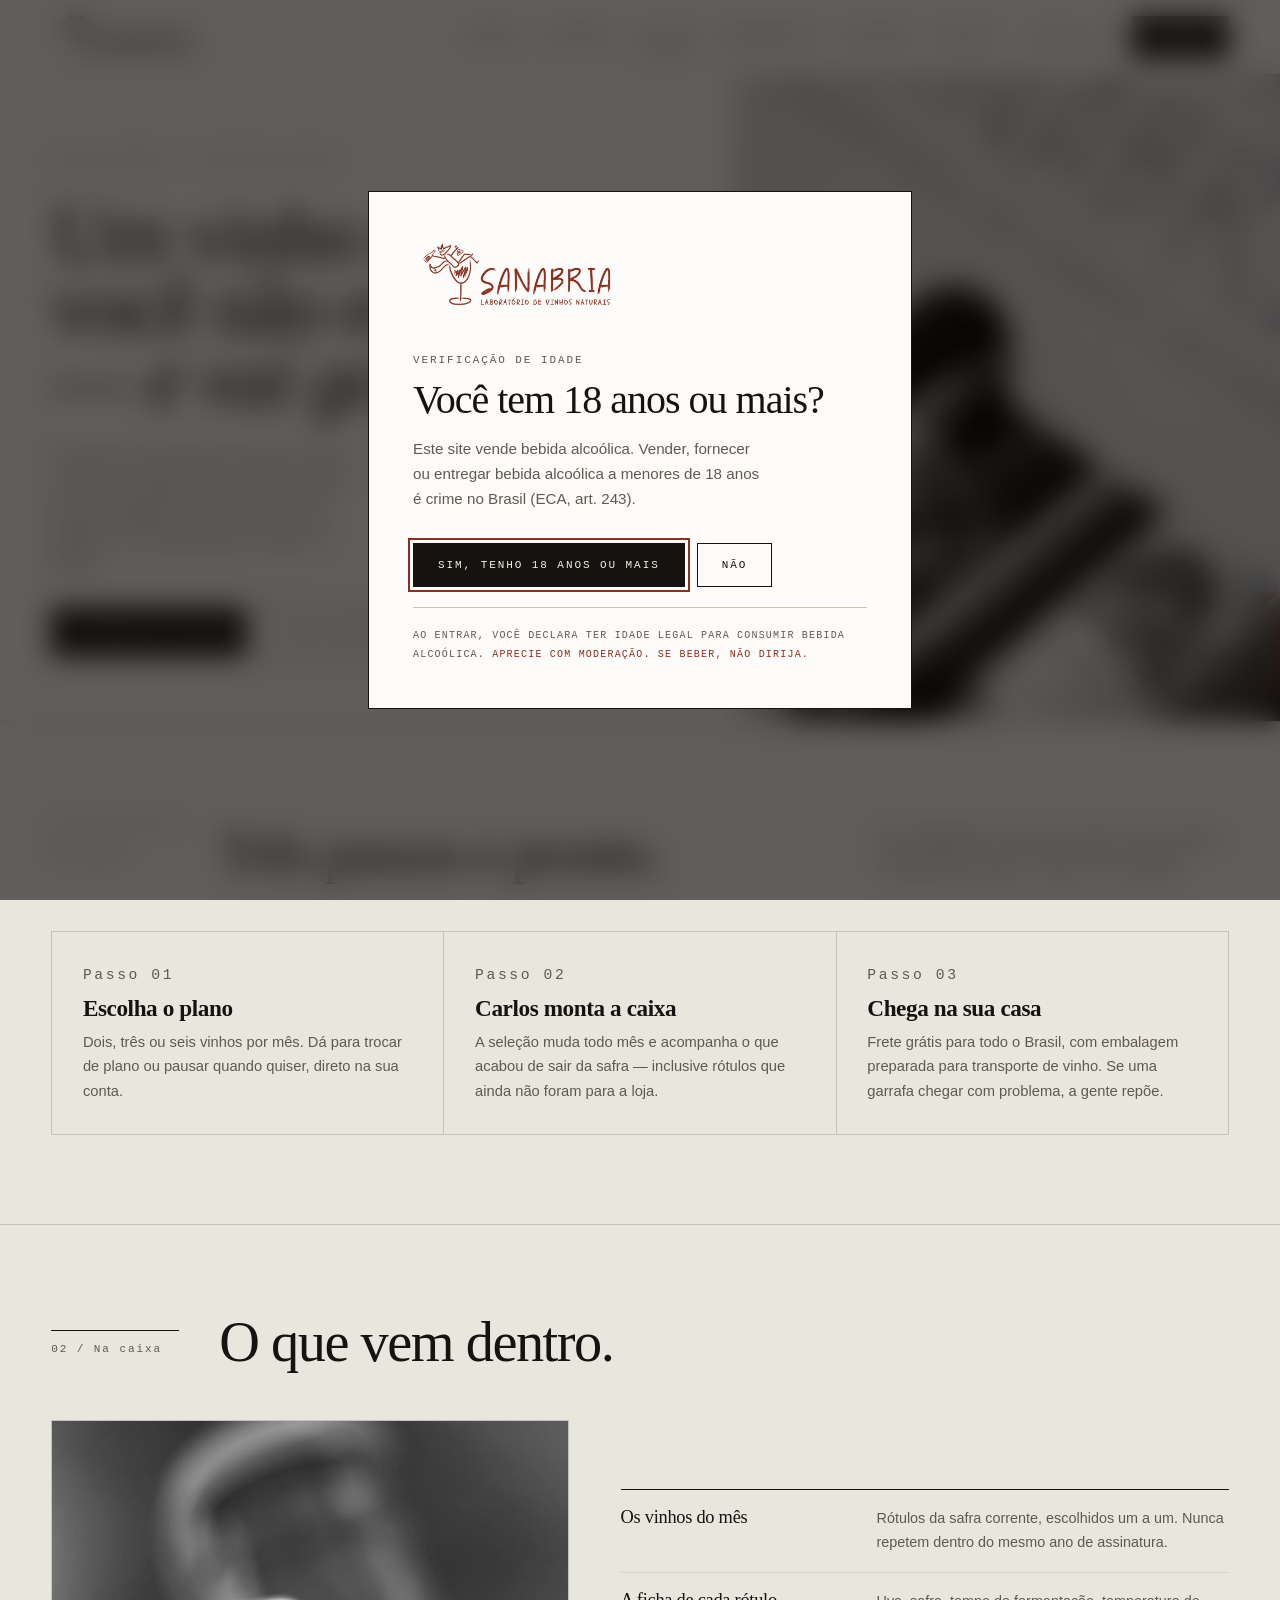
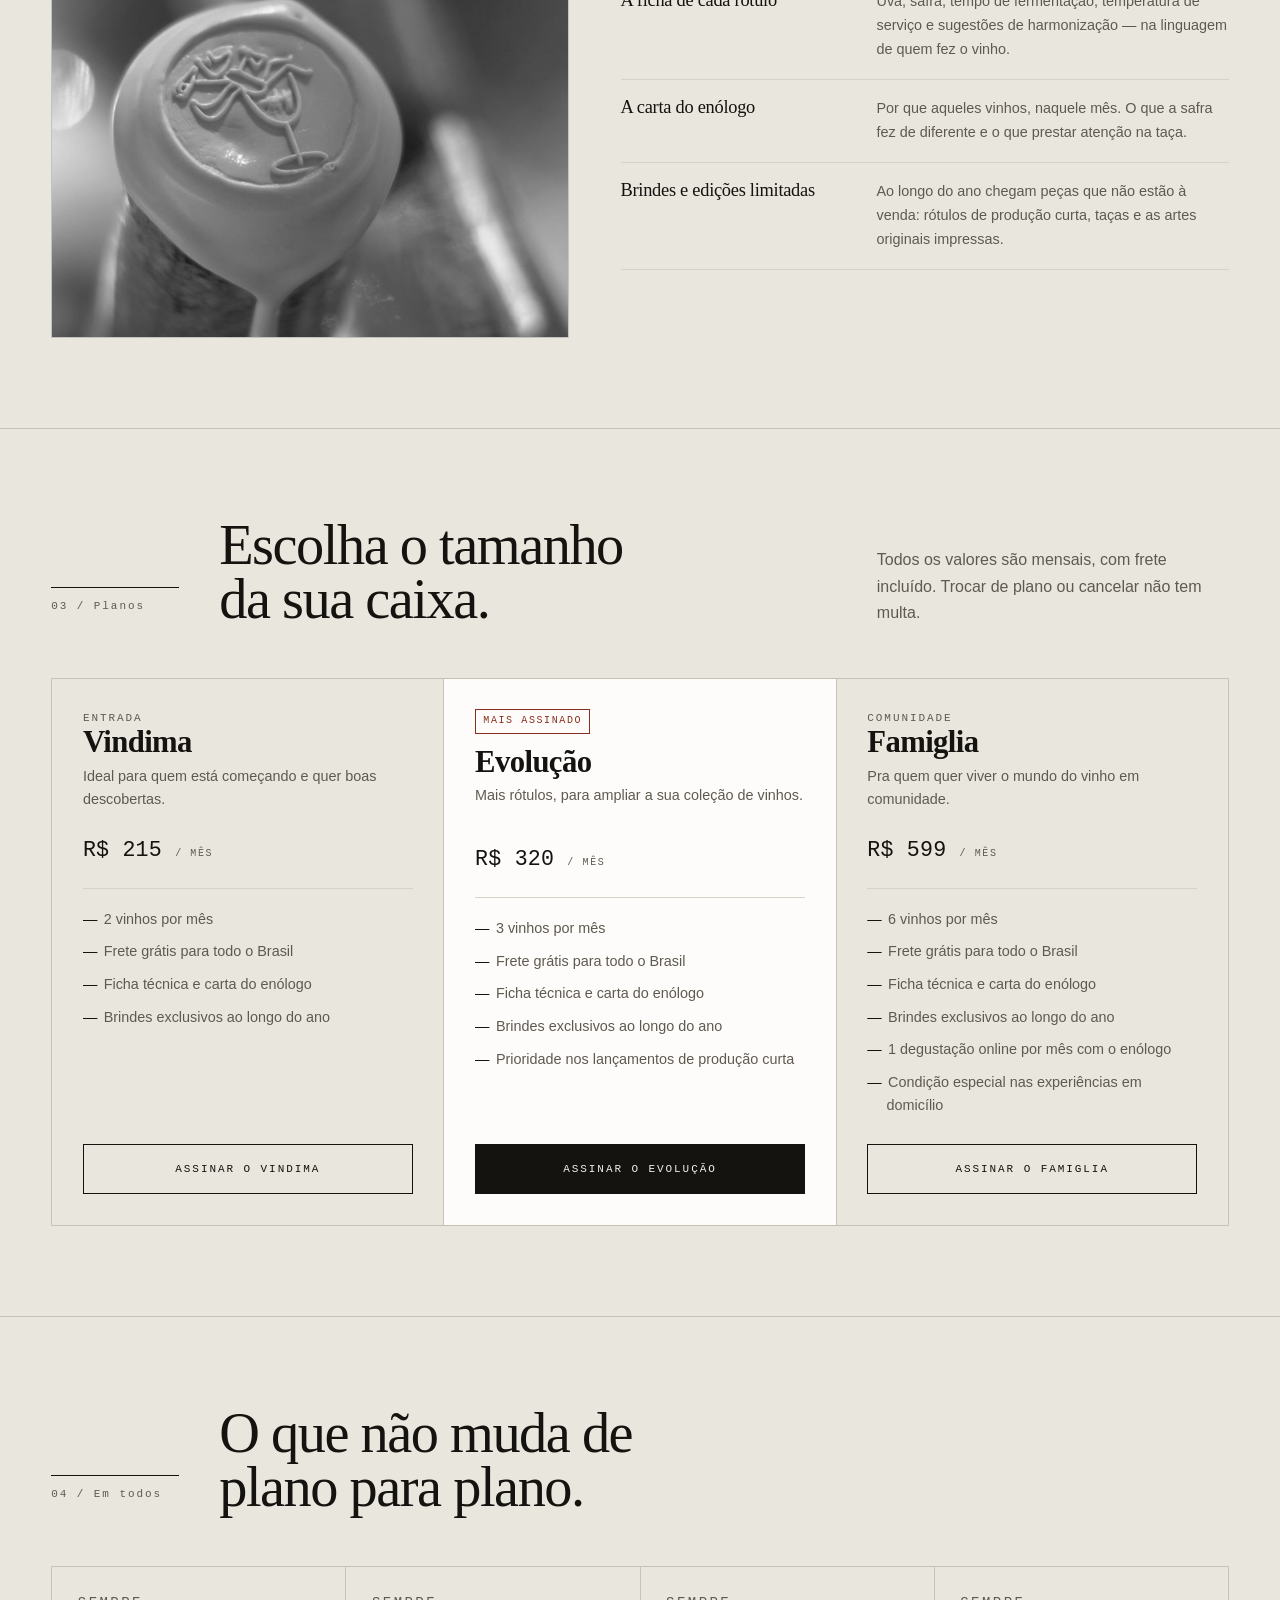
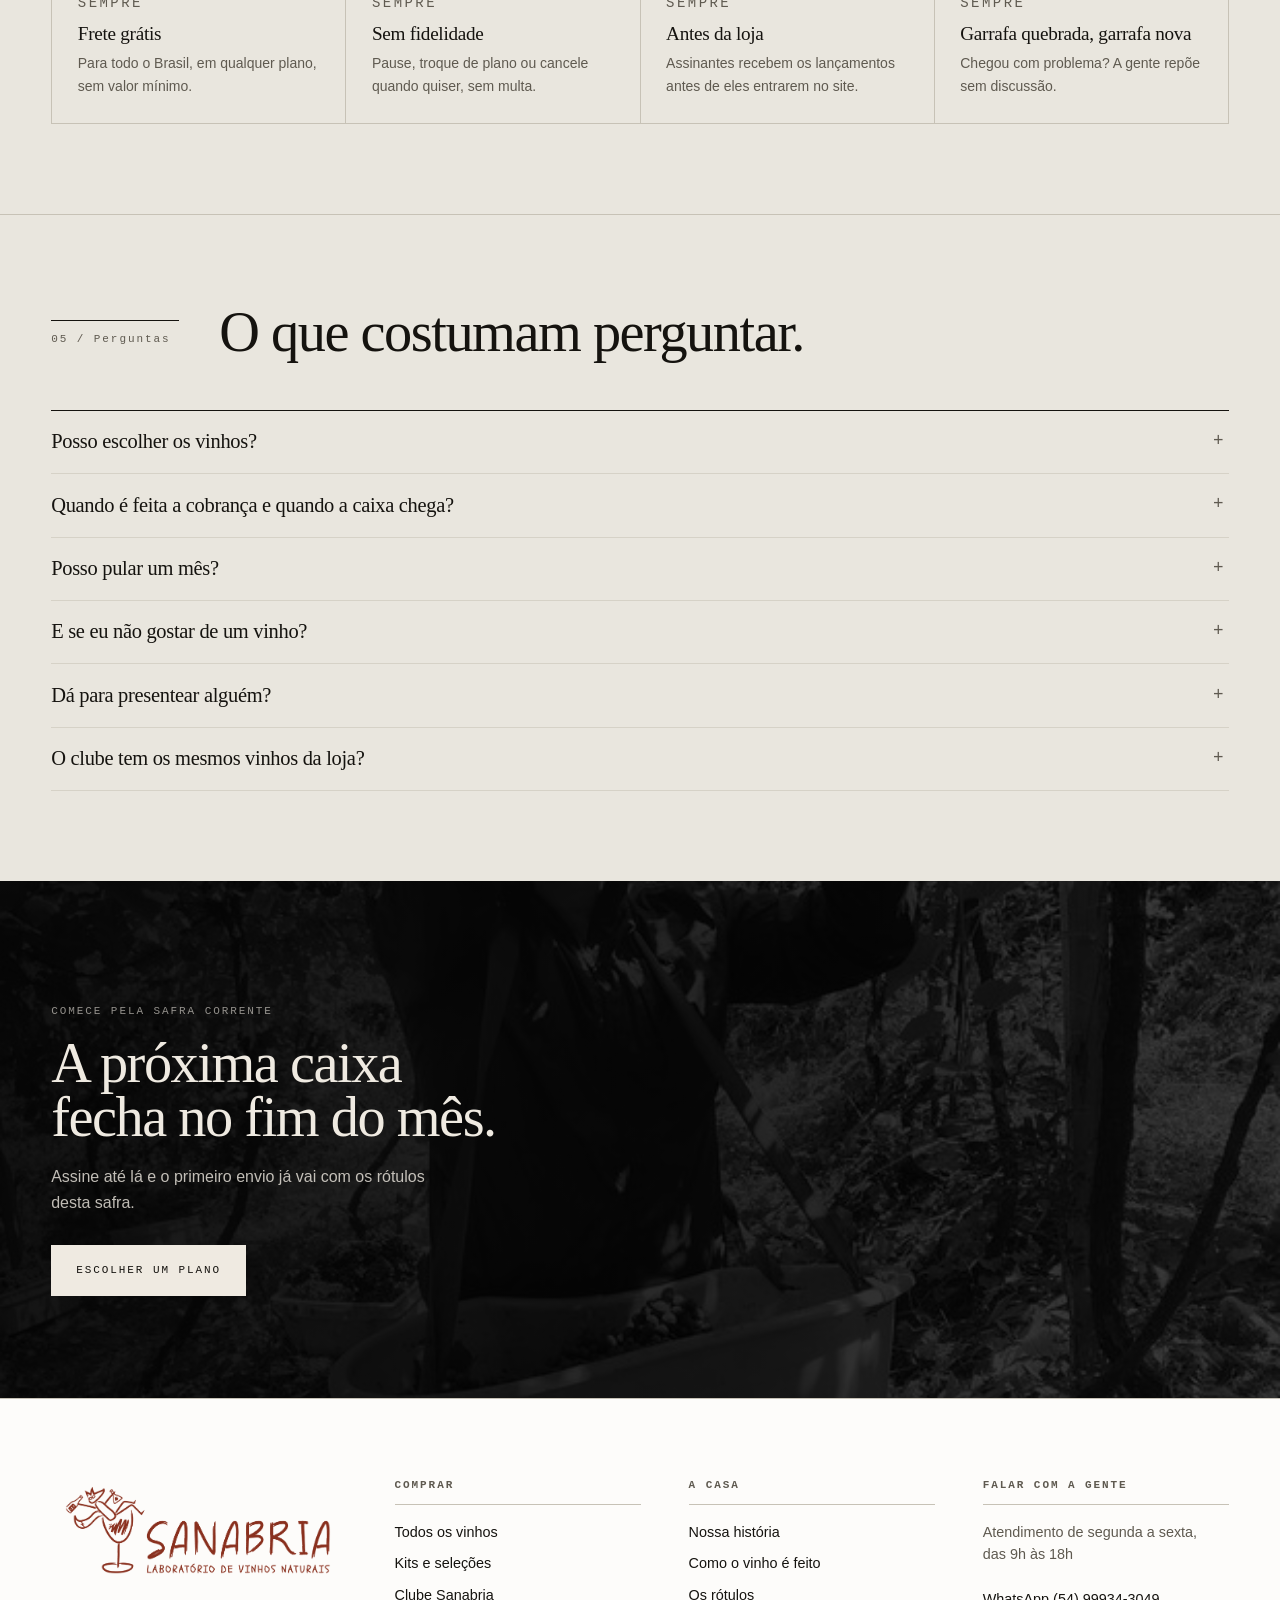
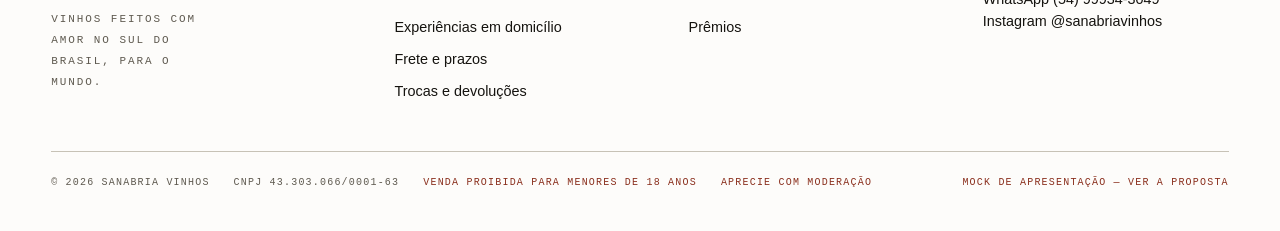
==== commit 40f3a35e: "Home: hero mais curto, foto dos rótulos em P&B, link ativo em branco O hero passava de uma dobra e m" ====
--- a/docs/clube.html
+++ b/docs/clube.html
@@ -62,6 +62,9 @@
 
   --wrap: 1280px;
   --pad: clamp(1.25rem, 4vw, 3.25rem);
+  /* altura do cabeçalho fixo, sem a borda. Um número só: o topo do conteúdo,
+     o recuo da âncora e o menu de celular saem todos daqui. */
+  --hdr-h: 74px;
   --photo: grayscale(1) contrast(1.06) brightness(.98);
   /* distância entre a borda do conteúdo e a borda da janela — para sangrar */
   --bleed: calc((100vw - min(100vw, var(--wrap))) / 2 + var(--pad));
@@ -99,8 +102,11 @@
 *, *::before, *::after{ box-sizing: border-box; }
 
 html{ scroll-behavior: smooth; }
-/* o cabeçalho é fixo: sem esta folga, a âncora esconde o topo da seção */
-section[id]{ scroll-margin-top: 82px; }
+/* O cabeçalho é fixo: sem esta folga, a âncora esconde o topo da seção.
+   Exatamente a altura dele, para que a régua de topo da seção fique embaixo
+   da borda do cabeçalho em vez de aparecer como uma segunda linha solta.
+   O ar vem do padding da própria seção. */
+section[id]{ scroll-margin-top: var(--hdr-h); }
 
 body{
   margin: 0;
@@ -251,7 +257,7 @@
   display: flex;
   align-items: center;
   gap: clamp(1rem, 3vw, 2.5rem);
-  height: 74px;
+  height: var(--hdr-h);
 }
 .logo{
   display: block;
@@ -288,7 +294,10 @@
   white-space: nowrap;
 }
 .nav a:hover{ border-bottom-color: var(--fg); }
-.nav a[aria-current]{ border-bottom-color: var(--stamp); color: var(--stamp); }
+/* A página atual é marcada só pelo traço. A segunda tinta em texto de
+   menu compete com o carimbo do hero e, no tema escuro, o link fica
+   laranja no meio de uma fileira branca. */
+.nav a[aria-current]{ border-bottom-color: var(--fg); }
 
 .hdr-end{ display: flex; align-items: center; gap: .9rem; margin-left: auto; }
 @media (min-width: 1000px){ .hdr-end{ margin-left: 0; } }
@@ -301,17 +310,106 @@
   white-space: nowrap;
 }
 .cart:hover{ color: var(--stamp); }
+/* em telas estreitas o cabeçalho não comporta tudo, e o que sobrava de fora
+   era justamente o botão do menu. A sacola vive no menu. */
+@media (max-width: 720px){ .cart{ display: none; } }
+@media (max-width: 400px){
+  .logo{ width: 118px; }
+  .hdr-end .btn-sm{ padding: .7rem .8rem; letter-spacing: .12em; }
+}
 .burger{
   display: grid;
   place-items: center;
-  width: 38px; height: 38px;
+  width: 40px; height: 40px;
   background: none;
   border: 1px solid var(--rule);
   color: var(--fg);
   cursor: pointer;
+  padding: 0;
 }
 @media (min-width: 1000px){ .burger{ display: none; } }
-.burger span{ display: block; width: 15px; height: 1px; background: currentColor; box-shadow: 0 -4px currentColor, 0 4px currentColor; }
+
+/* três traços que viram um X: o traço do meio gira, o de baixo aparece
+   girado no sentido oposto e os outros dois somem */
+.burger-i{
+  position: relative;
+  display: block;
+  width: 16px; height: 1px;
+  background: currentColor;
+  box-shadow: 0 -5px currentColor, 0 5px currentColor;
+  transition: box-shadow .12s ease, transform .22s ease;
+}
+.burger-i::after{
+  content: "";
+  position: absolute;
+  inset: 0;
+  background: currentColor;
+  opacity: 0;
+  transform: rotate(90deg);
+  transition: opacity .12s ease;
+}
+:root.menu-open .burger-i{ box-shadow: none; transform: rotate(45deg); }
+:root.menu-open .burger-i::after{ opacity: 1; }
+
+.sr-only{
+  position: absolute; width: 1px; height: 1px;
+  padding: 0; margin: -1px; overflow: hidden;
+  clip-path: inset(50%); white-space: nowrap;
+}
+
+/* ---------- menu no celular ---------- */
+
+:root.menu-open{ overflow: hidden; }
+:root.menu-open .hdr{ background: var(--bg); border-bottom-color: var(--rule); }
+
+.menu{
+  position: fixed;
+  inset: var(--hdr-h) 0 0 0;          /* começa abaixo do cabeçalho, que continua visível */
+  z-index: 80;                /* atrás do cabeçalho (90), à frente do conteúdo */
+  background: var(--bg);
+  display: flex;
+  flex-direction: column;
+  overflow-y: auto;
+  padding: 0 var(--pad) calc(var(--pad) + 1rem);
+  visibility: hidden;
+  opacity: 0;
+  transition: opacity .22s ease, visibility .22s ease;
+}
+:root.menu-open .menu{ visibility: visible; opacity: 1; }
+@media (min-width: 1000px){ .menu{ display: none; } }
+
+.menu-nav{ display: flex; flex-direction: column; border-top: 1px solid var(--rule); }
+.menu-nav a{
+  font-family: var(--serif);
+  font-size: clamp(1.9rem, 8vw, 2.6rem);
+  line-height: 1.05;
+  letter-spacing: -.025em;
+  color: var(--fg);
+  text-decoration: none;
+  padding: clamp(.85rem, 3.2vw, 1.15rem) 0;
+  border-bottom: 1px solid var(--rule-soft);
+}
+.menu-nav a[aria-current]{ color: var(--fg); }
+
+.menu-foot{
+  margin-top: auto;
+  padding-top: clamp(1.75rem, 6vw, 2.5rem);
+  display: flex;
+  flex-direction: column;
+  align-items: start;
+  gap: 1.25rem;
+}
+.menu-foot .btn{ align-self: stretch; justify-content: center; }
+.menu-cart{
+  font-family: var(--mono); font-size: .6875rem; letter-spacing: .16em;
+  text-transform: uppercase; color: var(--fg); text-decoration: none;
+  border-bottom: 1px solid var(--fg); padding-bottom: 2px;
+}
+.menu-contato{ font-style: normal; line-height: 2; }
+
+@media (prefers-reduced-motion: reduce){
+  .menu, .burger-i, .burger-i::after{ transition: none; }
+}
 
 /* ---------- rodapé ---------- */
 
@@ -443,7 +541,7 @@
    PÁGINA DO CLUBE
    ============================================================ */
 
-.chero{ padding-top: 74px; }
+.chero{ padding-top: var(--hdr-h); }
 .chero-grid{ display: grid; grid-template-columns: minmax(0,1fr); }
 @media (min-width: 940px){
   .chero-grid{ grid-template-columns: minmax(0, 1fr) minmax(0, 42%); align-items: stretch; }
@@ -574,6 +672,36 @@
 .close .btn{ --btn-bg: #EFEAE1; --btn-fg: #15130F; border-color: #EFEAE1; margin-top: 1.8rem; }
 .close .btn:hover{ --btn-bg: var(--stamp); --btn-fg: #F4EFE7; border-color: var(--stamp); }
 </style>
+
+<script>
+/* Troca de tema por URL: ?tema=claro | ?tema=escuro | ?tema=sistema
+   Existe para apresentar as duas versões sem mexer na preferência da máquina.
+   Roda durante o parse, antes da primeira pintura, então a página já nasce
+   no tema certo — sem piscar do claro para o escuro.
+   Fica na sessão do navegador, então vale ao navegar entre as páginas. */
+(function () {
+  var CHAVE = 'sanabria:tema';
+  try {
+    var m = /[?&]tema=([a-z]+)/i.exec(location.search);
+    var escolha = null;
+
+    if (m) {
+      var v = m[1].toLowerCase();
+      if (v === 'claro' || v === 'light')       escolha = 'light';
+      else if (v === 'escuro' || v === 'dark')  escolha = 'dark';
+      else                                      escolha = 'sistema';
+      if (escolha === 'sistema') sessionStorage.removeItem(CHAVE);
+      else sessionStorage.setItem(CHAVE, escolha);
+    } else {
+      escolha = sessionStorage.getItem(CHAVE);
+    }
+
+    if (escolha === 'light' || escolha === 'dark') {
+      document.documentElement.setAttribute('data-theme', escolha);
+    }
+  } catch (e) { /* sessionStorage bloqueado: segue o tema do sistema */ }
+})();
+</script>
 
 <script>
 /* Roda durante o parse, antes de a página ser desenhada: quem já confirmou
@@ -696,10 +824,33 @@
     <div class="hdr-end">
       <a class="cart" href="index.html#estante">Sacola&nbsp;(0)</a>
       <a class="btn btn-sm" href="#planos">Assinar</a>
-      <button class="burger" type="button" aria-label="Abrir menu"><span></span></button>
+      <button class="burger" type="button" id="burger" aria-expanded="false" aria-controls="menu">
+        <span class="burger-i" aria-hidden="true"></span>
+        <span class="sr-only">Abrir menu</span>
+      </button>
     </div>
   </div>
 </header>
+
+<div class="menu" id="menu">
+  <nav class="menu-nav" aria-label="Menu">
+    <a href="index.html#estante"      data-nav="vinhos">Vinhos</a>
+    <a href="index.html#metodo"       data-nav="metodo">O método</a>
+    <a href="clube.html"         data-nav="clube" aria-current="page">O clube</a>
+    <a href="index.html#experiencias" data-nav="experiencias">Experiências</a>
+    <a href="index.html#historia"     data-nav="historia">História</a>
+    <a href="index.html#rodape"       data-nav="contato">Contato</a>
+  </nav>
+
+  <div class="menu-foot">
+    <a class="btn" href="#planos">Assinar o clube</a>
+    <a class="menu-cart" href="index.html#estante">Sacola (0)</a>
+    <address class="lab menu-contato">
+      WhatsApp (54) 99934-3049<br>
+      Instagram @sanabriavinhos
+    </address>
+  </div>
+</div>
 
 <main>
 
@@ -1019,6 +1170,70 @@
   window.addEventListener('scroll', schedule, { passive: true });
   window.addEventListener('resize', schedule, { passive: true });
 })();
+
+/* ---------- menu no celular ---------- */
+(function () {
+  var raiz = document.documentElement;
+  var botao = document.getElementById('burger');
+  var menu = document.getElementById('menu');
+  if (!botao || !menu) return;
+
+  var rotulo = botao.querySelector('.sr-only');
+  var itens = menu.querySelectorAll('a');
+
+  function abre(sim) {
+    raiz.classList.toggle('menu-open', sim);
+    botao.setAttribute('aria-expanded', String(sim));
+    if (rotulo) rotulo.textContent = sim ? 'Fechar menu' : 'Abrir menu';
+    if (sim && itens.length) itens[0].focus();
+  }
+
+  botao.addEventListener('click', function () {
+    abre(!raiz.classList.contains('menu-open'));
+  });
+
+  var semAnima = window.matchMedia('(prefers-reduced-motion: reduce)').matches;
+
+  itens.forEach(function (a) {
+    a.addEventListener('click', function (e) {
+      var href = a.getAttribute('href') || '';
+      abre(false);
+
+      /* Só âncora desta página. Link para outra página segue o caminho normal. */
+      if (href.indexOf('#') !== 0) return;
+      var alvo = document.getElementById(href.slice(1));
+      if (!alvo) return;
+
+      /* A rolagem é feita à mão porque a trava sai no mesmo instante em que o
+         navegador calcularia o destino — e aí ele não rola. Chamada direta, e
+         não dentro de requestAnimationFrame: em aba de segundo plano o rAF é
+         estrangulado e o callback poderia nunca rodar. scrollIntoView já força
+         o recálculo de layout, então a trava recém-removida vale aqui. */
+      e.preventDefault();
+      alvo.scrollIntoView({ behavior: semAnima ? 'auto' : 'smooth', block: 'start' });
+      if (history.replaceState) history.replaceState(null, '', href);
+    });
+  });
+
+  document.addEventListener('keydown', function (e) {
+    if (!raiz.classList.contains('menu-open')) return;
+
+    if (e.key === 'Escape') { abre(false); botao.focus(); return; }
+    if (e.key !== 'Tab') return;
+
+    /* o cabeçalho continua visível por cima do menu, então o Tab circula
+       entre os itens e os controles do cabeçalho — nada do conteúdo atrás */
+    var foco = [].slice.call(menu.querySelectorAll('a')).concat([botao]);
+    var primeiro = foco[0], ultimo = foco[foco.length - 1];
+    if (e.shiftKey && document.activeElement === primeiro) { e.preventDefault(); ultimo.focus(); }
+    else if (!e.shiftKey && document.activeElement === ultimo) { e.preventDefault(); primeiro.focus(); }
+  });
+
+  /* girou o aparelho ou passou para o desktop: o menu não faz mais sentido */
+  window.matchMedia('(min-width: 1000px)').addEventListener('change', function (e) {
+    if (e.matches) abre(false);
+  });
+})();
 </script>
 
 </body>
